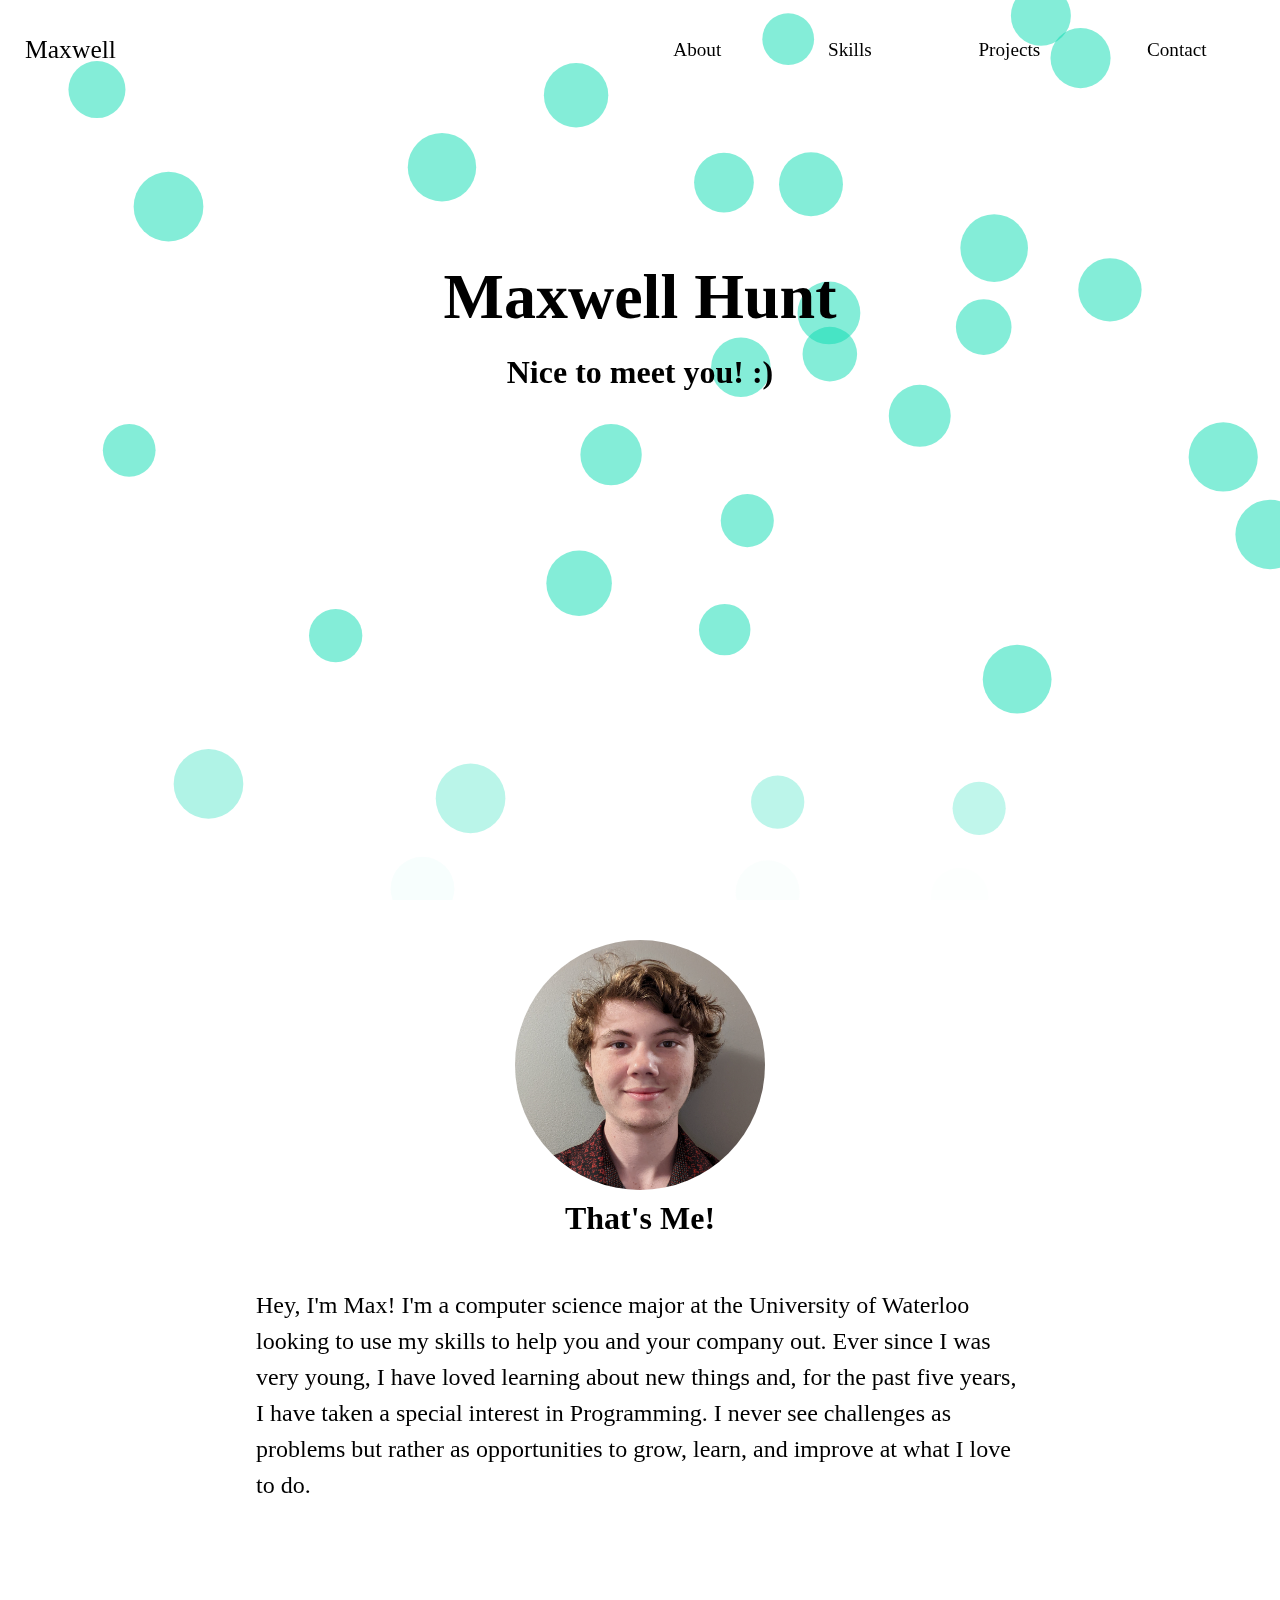
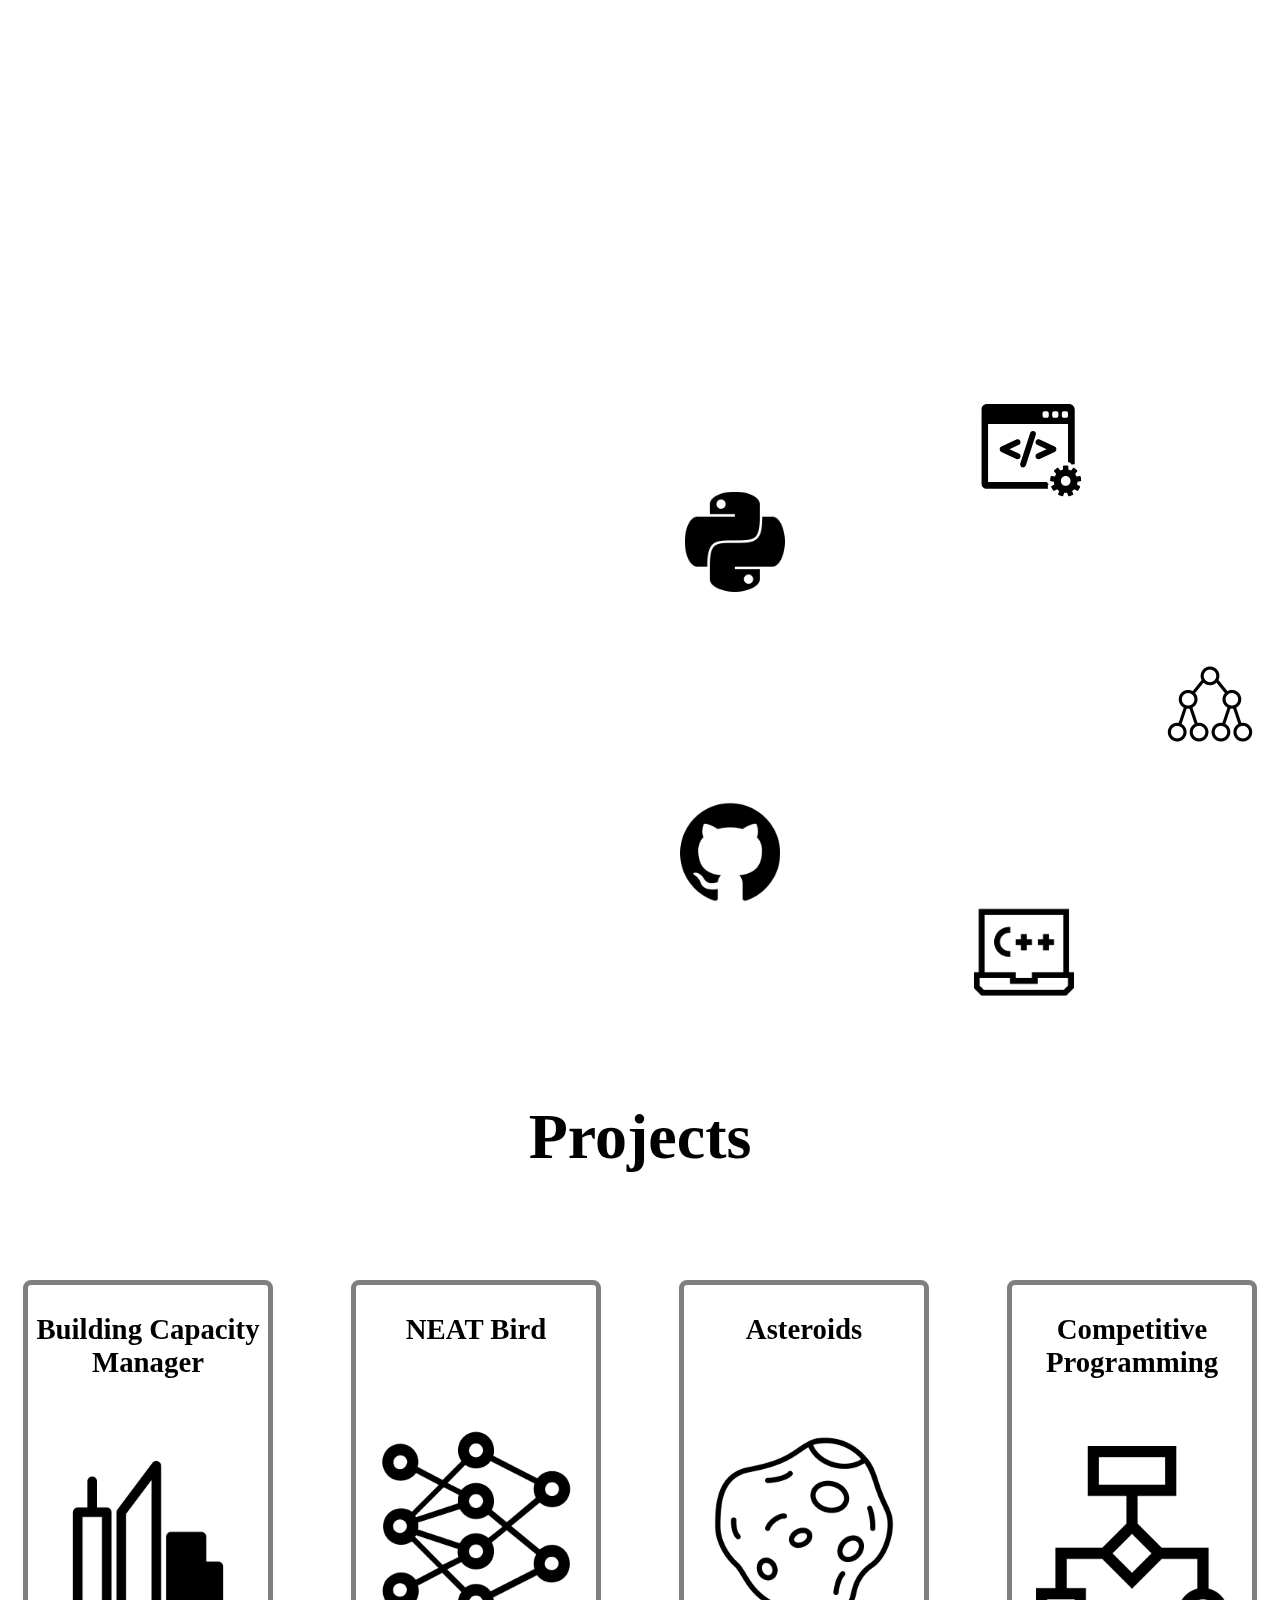
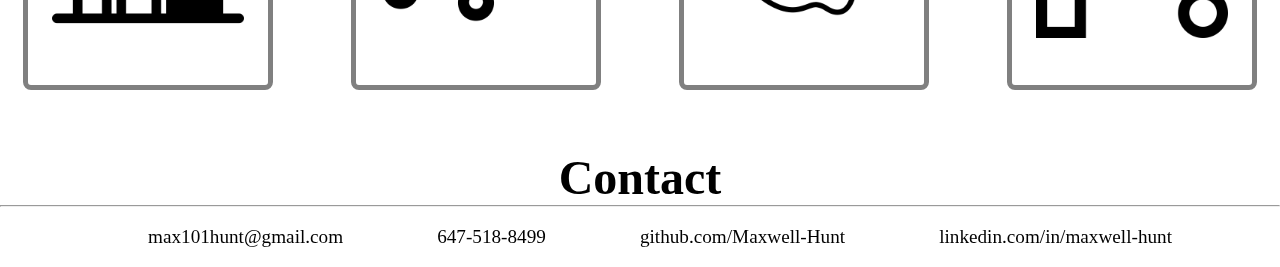
==== index.html @ 35d6de7d "Initial commit" ====
<html lang="en">
<head>
    <meta name="viewport" content="width=device-width, initial-scale=1.0">
    <link rel="stylesheet" href="styles.css"></link>
    <title>Maxwell Hunt</title>
</head>
<body>
    <div id="front__page">
        <canvas id="title__canvas"></canvas>
        <nav>
            <div id="navbar__container">
                <div id="home__link__container">
                    <a href="/" id="home__link">Maxwell</a>
                </div>

                <ul id="mobile__menu">
                    <li class="mobile__menu__item"><a class="mobile__menu__link" href="#about__section">About</a></li>
                    <li class="mobile__menu__item"><a class="mobile__menu__link" href="#skills__section">Skills</a></li>
                    <li class="mobile__menu__item"><a class="mobile__menu__link" href="#projects__section">Projects</a></li>
                    <li class="mobile__menu__item"><a class="mobile__menu__link" href="#contact__section">Contact</a></li>
                </ul>
                
                <div id="toggle__container">
                    <a id="toggle__button">
                        <span class="bar"></span>
                        <span class="bar"></span>
                        <span class="bar"></span>
                    </a>
                </div>

                <ul id="navbar__links">
                    <li class="navbar__item"><a class="navbar__link" href="#about__section">About</a></li>
                    <li class="navbar__item"><a class="navbar__link" href="#skills__section">Skills</a></li>
                    <li class="navbar__item"><a class="navbar__link" href="#projects__section">Projects</a></li>
                    <li class="navbar__item"><a class="navbar__link" href="#contact__section">Contact</a></li>
                </ul>
                
            </div>
        </nav>

        <div id="main__title__container">
            <div id="main__title__text">
                <h1 id="name__text">Maxwell Hunt</h1>
                <h3 id="subtitle">Nice to meet you! :)</h3>
            </div>
            
        </div>
    </div>

    <div id="about__section">
        <div id="about__title">
            <img id="profile__photo" src="my_photo.jpg">
            <h1 id="profile__subtitle">That's Me!</h1>
        </div>
        <p id="about__paragraph">
            Hey, I'm Max! I'm a computer science major at the University of Waterloo looking to use my skills
            to help you and your company out. Ever since I was very young, I have loved learning about new things
            and, for the past five years, I have taken a special interest in Programming. I never see challenges as
            problems but rather as opportunities to grow, learn, and improve at what I love to do. 
        </p>
    </div>

    <div id="skills__section">
        <div id="skills__area">
            <h1 id="skills__title" class="hidden">Skills</h1>
            <ul id="skills__list">
                
                <li class="hidden">Web Development
                    <ul>
                        <li>HTML, CSS & Javascript</li>
                        <li>React & Nextjs</li>
                        <li>Firebase</li>
                    </ul>
                </li>
                <li class="hidden">C++
                    <ul>
                        <li>Object Oriented Programming</li>
                        <li>Pointers</li>
                    </ul>
                </li>
                <li class="hidden">Python
                    <ul>
                        <li>Pygame</li>
                        <li>Sockets</li>
                        <li>Discord API</li>
                    </ul>
                </li>
                <li class="hidden">Data Structures &
                    Algorithms
                    <ul>
                        <li>Over 250 problems solved on Leetcode</li>
                    </ul>
                </li>
            </ul>
        </div>
        <div id="skills__design">
            <canvas id="skills__canvas"></canvas>
        </div>
    </div>
    <div id="projects__section">
        <h1 id="projects__title">Projects</h1>
        <div id="card__grid">
            <a href="https://github.com/alexkmnsky/building-capacity-manager" target="_blank" class="card">
                <h2>Building Capacity Manager</h2>
                <img src="/icons/city.png">
            </a>
            <a href="https://github.com/Maxwell-Hunt/Flappy-bird-Neat" target="_blank" class="card">
                <h2>NEAT Bird</h2>
                <img src="/icons/neuralnet.png">
            </a>
            <a href="https://github.com/Maxwell-Hunt/Asteroids-Clone" target="_blank" class="card">
                <h2>Asteroids</h2>
                <img src="/icons/asteroid.png">
            </a>
            <a href="https://github.com/Maxwell-Hunt/Canadian-Computing-Competition-CCC-Solutions" target="_blank" class="card">
                <h2>Competitive Programming</h2>
                <img src="/icons/algo.png">
            </a>
        </div>
    </div>
    <div id="contact__section">
        <h1 id="contact__title">Contact</h1>
        <hr/>
        <div id="contact__container">
            <ul id="contact__info">
                <li><a>max101hunt@gmail.com</a></li>
                <li><a>647-518-8499</a></li>
                <li><a href="https://github.com/Maxwell-Hunt">github.com/Maxwell-Hunt</a></li>
                <li><a href="https://www.linkedin.com/in/maxwell-hunt/">linkedin.com/in/maxwell-hunt</a></li>
            </ul>
        </div>
    </div>
</body>
<script src="landingcanvas.js"></script>
<script src="togglecontroler.js"></script>
<script src="skills.js"></script>
<script src="scroll.js"></script>
</html>
---- styles.css ----
*
{
    margin: 0;
}

:root
{
    --card-width: 240px;
    --card-height: 400px;
}

html
{
    scroll-behavior: smooth;
}

body
{
    overflow-x: hidden;
    position: relative;
}

#front__page
{
    width: 100vw;
    height: 100vh;
    padding: 0;
}

#navbar__container
{
    display: flex;
    justify-content: space-between;
    height: 100px;
    align-items: center;
}

#home__link__container
{
    padding-left: 25px;
    display: flex;
    height: 100%;
    justify-content: center;
    align-items: center;
}

#home__link
{
    color: #000;
    font-size: 1.6rem;
    cursor: pointer;
    text-decoration: none;
}

#navbar__links
{
    display: flex;
    list-style: none;
    height: 100%;
    align-items: center;
    width: 50%;
    justify-content: space-around;
    padding-right: 20px;
}

.navbar__link
{
    text-decoration: none;
    position: relative;
    font-size: 1.2rem;
    color: #000;
    cursor: pointer;
}

.navbar__link:after
{
    content: "";
    position: absolute;
    bottom: -5px;
    left: 0;
    background-color: #ed7e5c;
    width: 0;
    height: 2px;
    transition: 0.2s;
}

.navbar__link:hover{
    transform: scale(1.2);
    -ms-transform: scale(1.2);
    -webkit-transform: scale(1.2);
    color: #ed7e5c;
    transition: 0.2s;
}

.navbar__link:hover:after
{
    width: 100%;
}

#toggle__container
{
    display: none;
    background-color: #ed7e5c;
    width: 60px;
    height: 60px;
    justify-content: center;
    align-items: center;
    border-radius: 50%;
    margin-right: 5%;
    transition: transform 0.8s ease-in-out;
    z-index: 2;
}

#toggle__button
{
    display: none;
    flex-direction: column;
    justify-content: space-between;
    width: 30px;
    height: 30px;
    cursor: pointer;
    transition: transform 1s ease-in-out;
}

#toggle__container.open
{
    transform: scale(16);
}

#toggle__button.open
{
    transform: scale(calc(1/16));
}

.bar
{
    height: 3px;
    width: 100%;
    background-color: black;
    border-radius: 10px;
}

#mobile__menu
{
    opacity: 0;
    display: flex;
    z-index: 3;
    flex-direction: column;
    list-style: none;
    justify-content: space-around;
    height: 400%;
    transform: translateY(-100%);
    transition-property: opacity;
    transition-duration: 1.5s;
    transition-delay: 500ms;
}

.mobile__menu__link
{
    text-decoration: none;
    font-size: 1.6rem;
    color: #000;
}

#main__title__container
{
    width: 100%;
    height: 50%;
    display: flex;
    position: relative;
    justify-content: center;
    align-items: center;
}

#main__title__text
{
    display: flex;
    padding: 30px 30px;
    border-radius: 20px;
    flex-direction: column;
    align-items: center;
}

#name__text
{
    font-size: 4rem;
    text-align: center;
    margin-bottom: 20px;
}

#subtitle
{
    font-size: 2rem;
    text-align: center;
}

#title__canvas
{
    position: absolute;
    z-index: -1;
    top: 0;
    left: 0;
}

#about__section
{
    width: 100vw;
    min-height: 100vh;
    background-color: white;
    display: flex;
    flex-direction: column;
    align-items: center;
}

#about__title
{
    width: 100%;
    height: 45%;
    display: flex;
    flex-direction: column;
    justify-content: space-around;
    align-items: center;
}

#profile__photo
{
    margin-top: 40px;
    width: 250px;
    height: 250px;
    border-radius: 50%;
}

#profile__subtitle
{
    margin-top: 10px;
    font-size: 2rem;
}

#about__paragraph
{
    margin-top: 50px;
    height: 55%;
    width: 60%;
    font-size: 1.5rem;
    line-height: 1.5;
    padding-bottom: 10px;
}

#skills__section
{
    width: 100vw;
    min-height: 100vh;
    background-color: white;
    display: flex;
}

#skills__area
{
    width: 40%;
    height: 100%;
    display: flex;
    flex-direction: column;
    align-items: flex-start;
    align-items: center;
}

#skills__title
{
    font-size: 5rem;
    letter-spacing: 1.5;
    margin-top: 5%;
}

#skills__list
{
    height: 60%;
    display: flex;
    flex-direction: column;
    align-items: flex-start;
    padding: 0;
}

#skills__list li
{
    font-size: 2rem;
    margin: 10px;
    margin-left: 30px;
    font-weight: bold;
    /* list-style: none; */
    /* text-align: center; */
}

#skills__list li ul
{
    list-style: none;
    padding: 0;
}

#skills__list li ul li
{
    font-weight: normal;
    font-size: 1.5rem;
}

.hidden
{
    opacity: 0;
    transform: translateX(-100%);
    transition: all 1s;
}

.show
{
    opacity: 1;
    transform: translateX(0);
}

#skills__list:nth-child(1)
{
    transition-delay: 200ms;
}

#skills__list:nth-child(2)
{
    transition-delay: 400ms;
}

#skills__list:nth-child(3)
{
    transition-delay: 600ms;
}

#skills__list:nth-child(4)
{
    transition-delay: 800ms;
}

#skills__design
{
    width: 60%;
    height: 100%;
}

#projects__title
{
    font-size: 4rem;
    margin: auto;
    text-align:center;
    height: 20vh;
}


#card__grid
{
    display: grid;
    width: 100vw;
    grid-template-columns: repeat(auto-fit, minmax(var(--card-width), 1fr));
    grid-auto-rows: minmax(var(--card-height), auto);
    grid-gap: 2rem;
    justify-content: center;
    align-items: center;
    justify-items: center;
    align-items: center;
    margin-bottom: 30px;
}

.card
{
    display: flex;
    flex-direction: column;
    background-color: white;
    border: 5px solid grey;
    border-radius: 0.5em;
    width: var(--card-width);
    height: var(--card-height);
    text-decoration: none;
    transition: all 0.2s linear;
    justify-content: space-around;
    margin-bottom: 30px;
}

.card:hover
{
    transform: translateY(-15px);
    background-color: rgba(9, 219, 177, 0.4);
}

.card h2
{
    color: black;
    text-align: center;
    margin-top: 0.5rem;
    font-size: 1.8rem;
    padding-top: 20px;
}

.card img
{
    padding-top: 20px;
    width: calc(var(--card-width) * 0.8);
    height: calc(var(--card-width) * 0.8);
    margin: auto;
}

#contact__title
{
    text-align: center;
    font-size: 3rem;
}

#contact__container
{
    padding: 1.2rem 0rem;
    display: flex;
    justify-content: center;
}

#contact__info
{
    display: flex;
    width: 80%;
    justify-content: space-between;
    list-style: none;
}

#contact__info li a
{
    list-style: none;
    font-size: 1.2rem;
    color: black;
    text-decoration: none;
}

@media(max-width: 800px)
{
    #skills__area
    {
        width: 100%;
    }

    #skills__list
    {
        align-items: center;
    }

    #skills__list li
    {
        list-style: none;
        text-align: center;
    }
    
    #skills__design
    {
        display: none;
    }
}

@media(max-width: 600px)
{

    #toggle__container
    {
        display: flex;
    }

    #toggle__button
    {
        display: flex;
        z-index: 3;
    }

    #mobile__menu.open
    {
        opacity: 1;
        transform: translateY(40%);
    }

    #navbar__links{
        display: none;
    }

    #about__paragraph
    {
        width: 90%;
    }
}
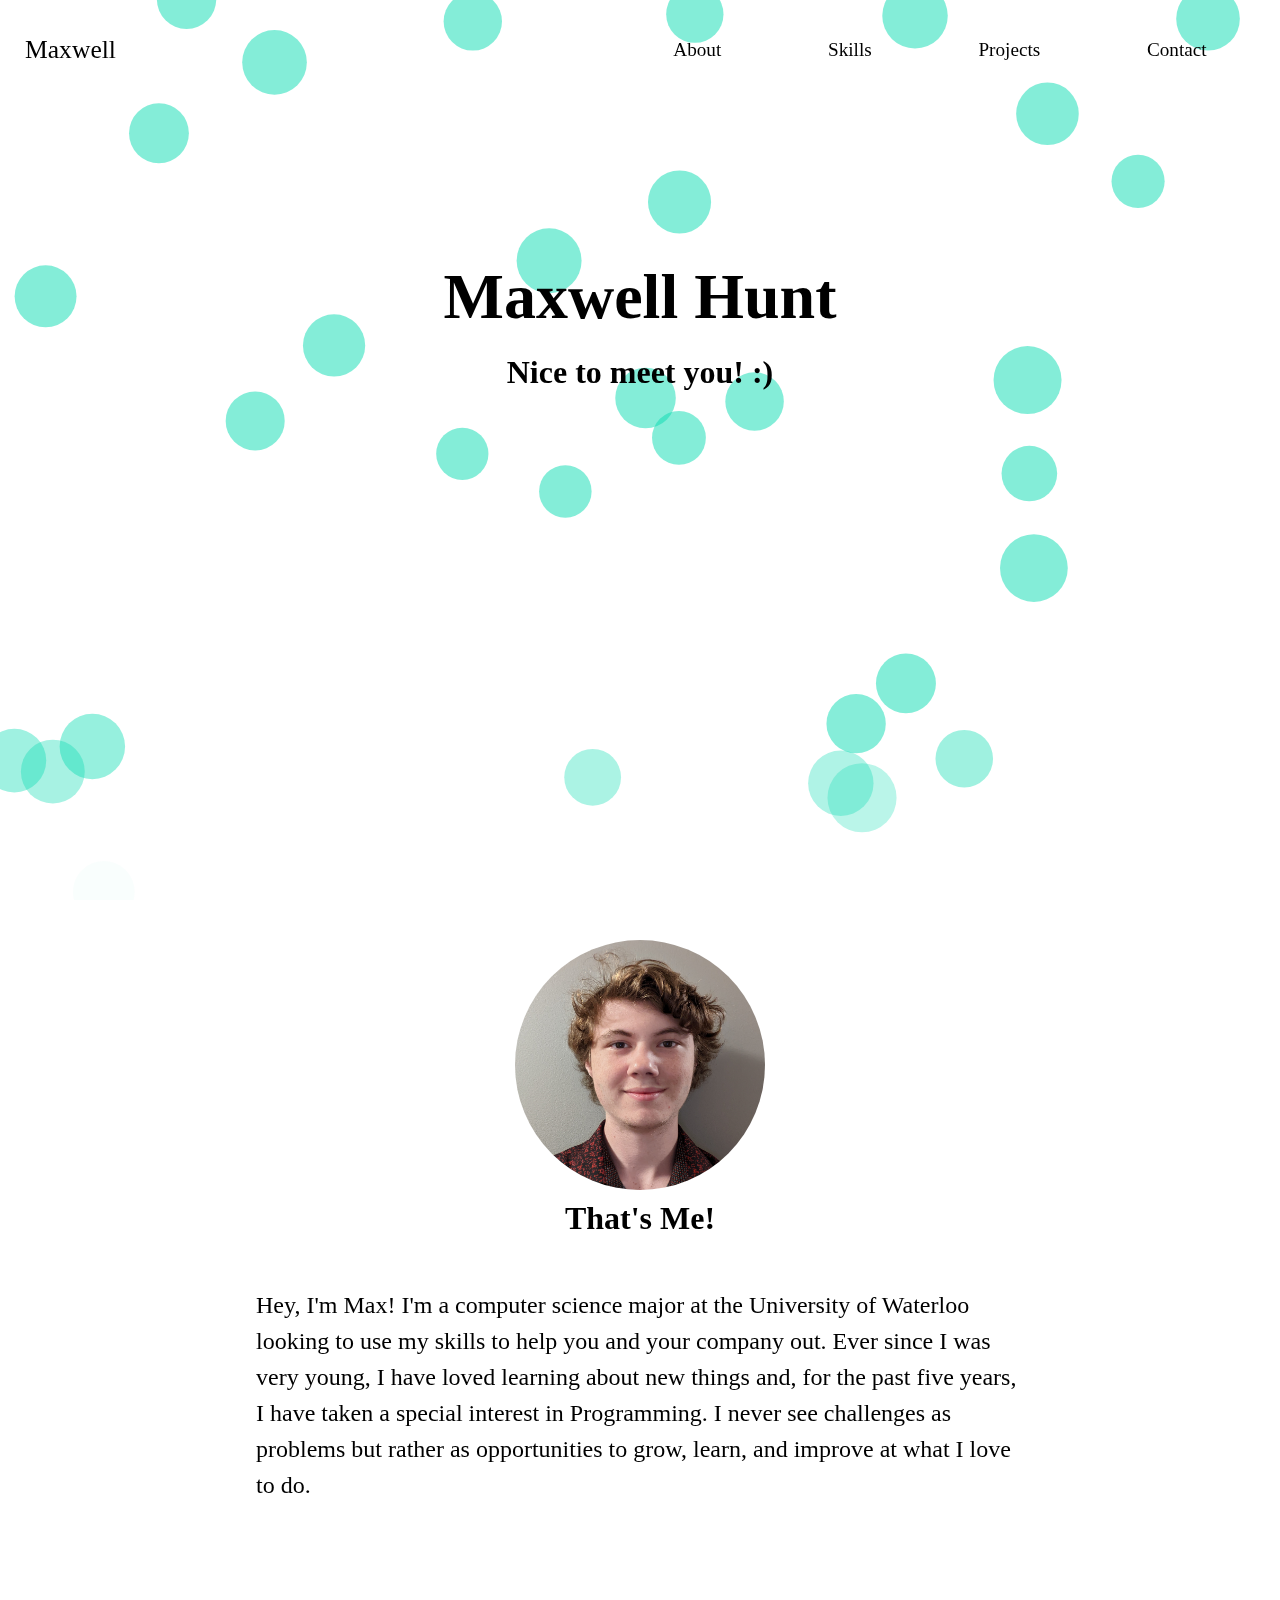
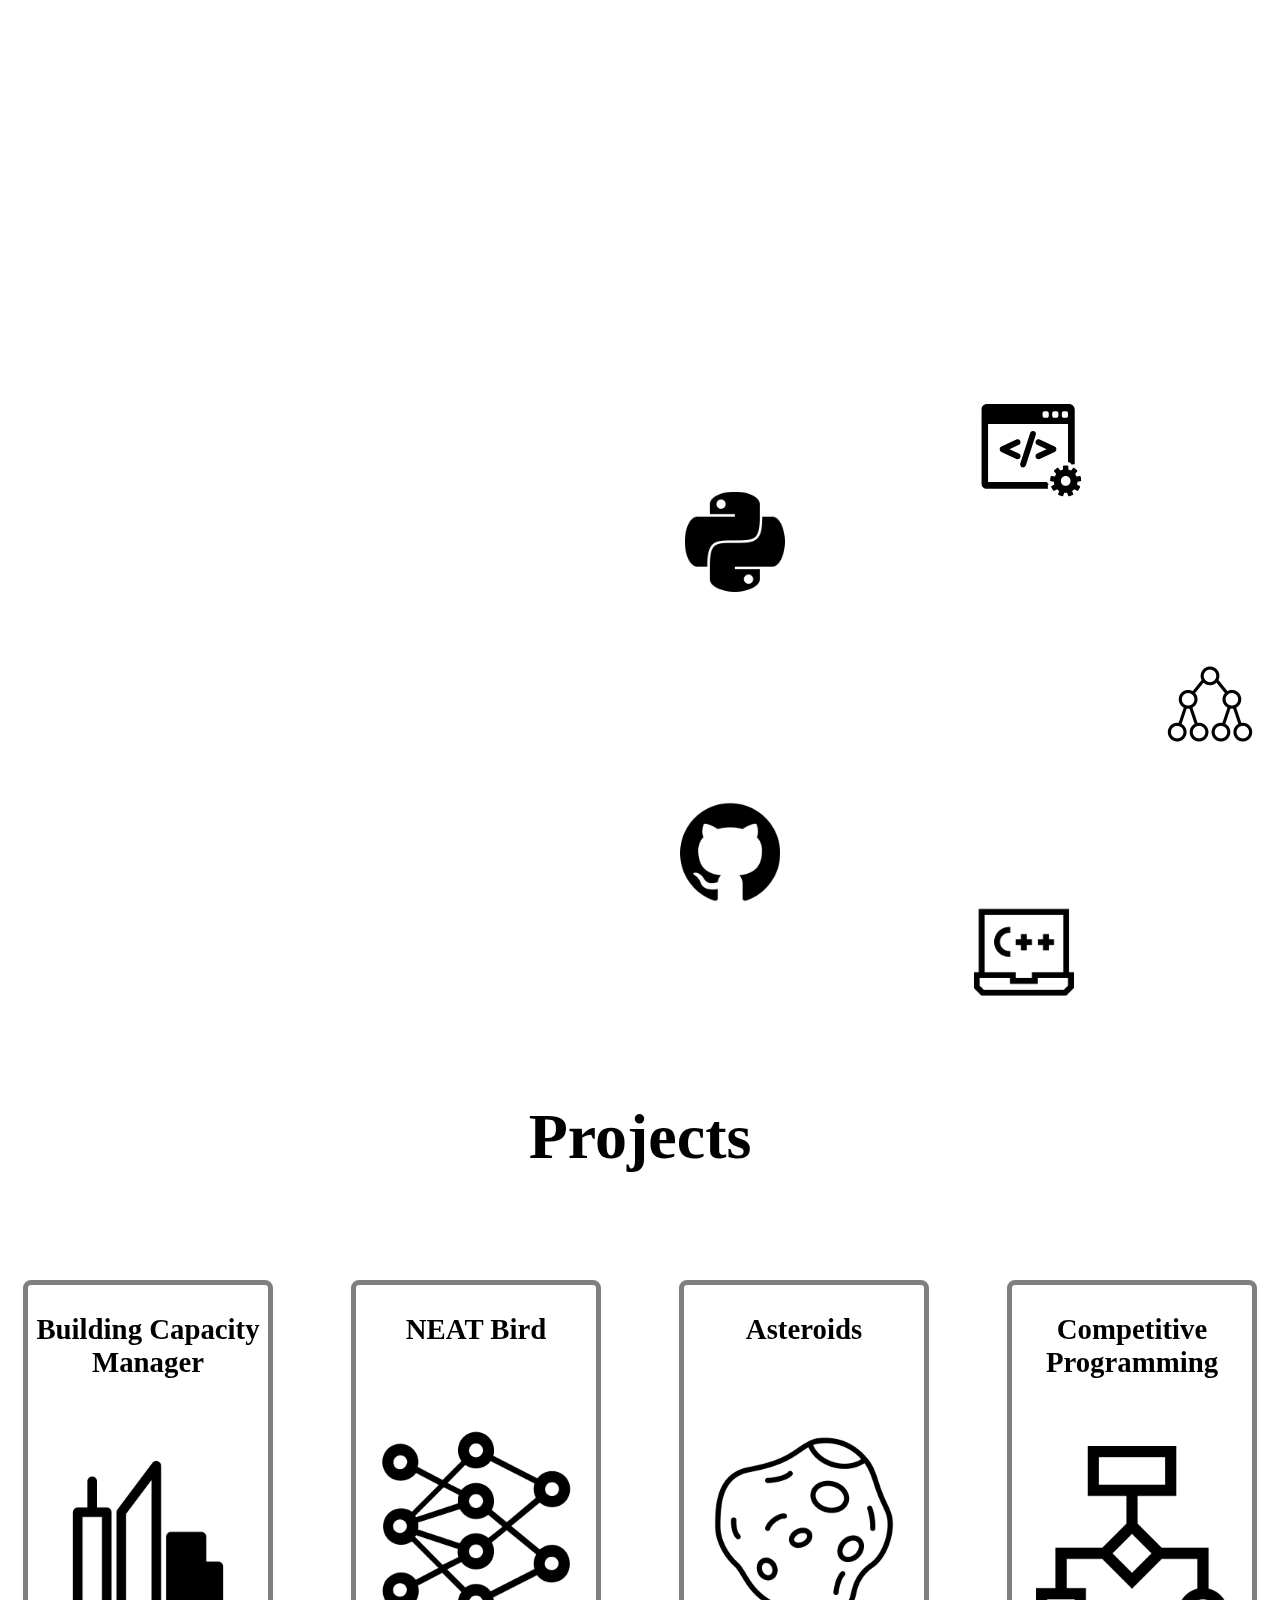
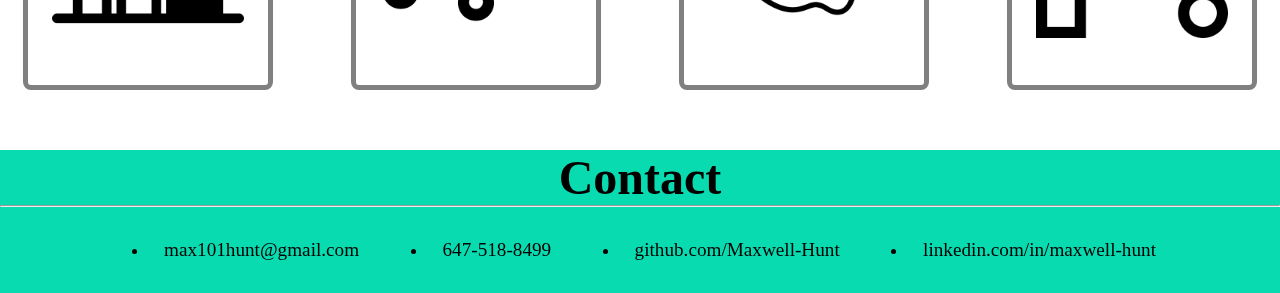
==== commit a429ee3b: "Added Contact section" ====
--- a/index.html
+++ b/index.html
@@ -65,24 +65,20 @@
             <h1 id="skills__title" class="hidden">Skills</h1>
             <ul id="skills__list">
                 
-                <li class="hidden">Web Development
+                <li class="hidden">Languages
                     <ul>
-                        <li>HTML, CSS & Javascript</li>
-                        <li>React & Nextjs</li>
-                        <li>Firebase</li>
+                        <li>Python3</li>
+                        <li>C++</li>
+                        <li>HTML, CSS, Javascript</li>
                     </ul>
                 </li>
-                <li class="hidden">C++
+                <li class="hidden">Technologies
                     <ul>
                         <li>Object Oriented Programming</li>
-                        <li>Pointers</li>
-                    </ul>
-                </li>
-                <li class="hidden">Python
-                    <ul>
-                        <li>Pygame</li>
-                        <li>Sockets</li>
-                        <li>Discord API</li>
+                        <li>NextJs</li>
+                        <li>Material UI</li>
+                        <li>Firebase</li>
+                        <li>Git & Github</li>
                     </ul>
                 </li>
                 <li class="hidden">Data Structures &
--- a/styles.css
+++ b/styles.css
@@ -402,6 +402,11 @@
     margin: auto;
 }
 
+#contact__section
+{
+    background-color: rgb(9, 219, 177);
+}
+
 #contact__title
 {
     text-align: center;
@@ -410,7 +415,7 @@
 
 #contact__container
 {
-    padding: 1.2rem 0rem;
+    padding: 2rem 0;
     display: flex;
     justify-content: center;
 }
@@ -420,12 +425,12 @@
     display: flex;
     width: 80%;
     justify-content: space-between;
-    list-style: none;
+    flex-wrap: wrap;
 }
 
 #contact__info li a
 {
-    list-style: none;
+    margin: 2rem 1rem;
     font-size: 1.2rem;
     color: black;
     text-decoration: none;
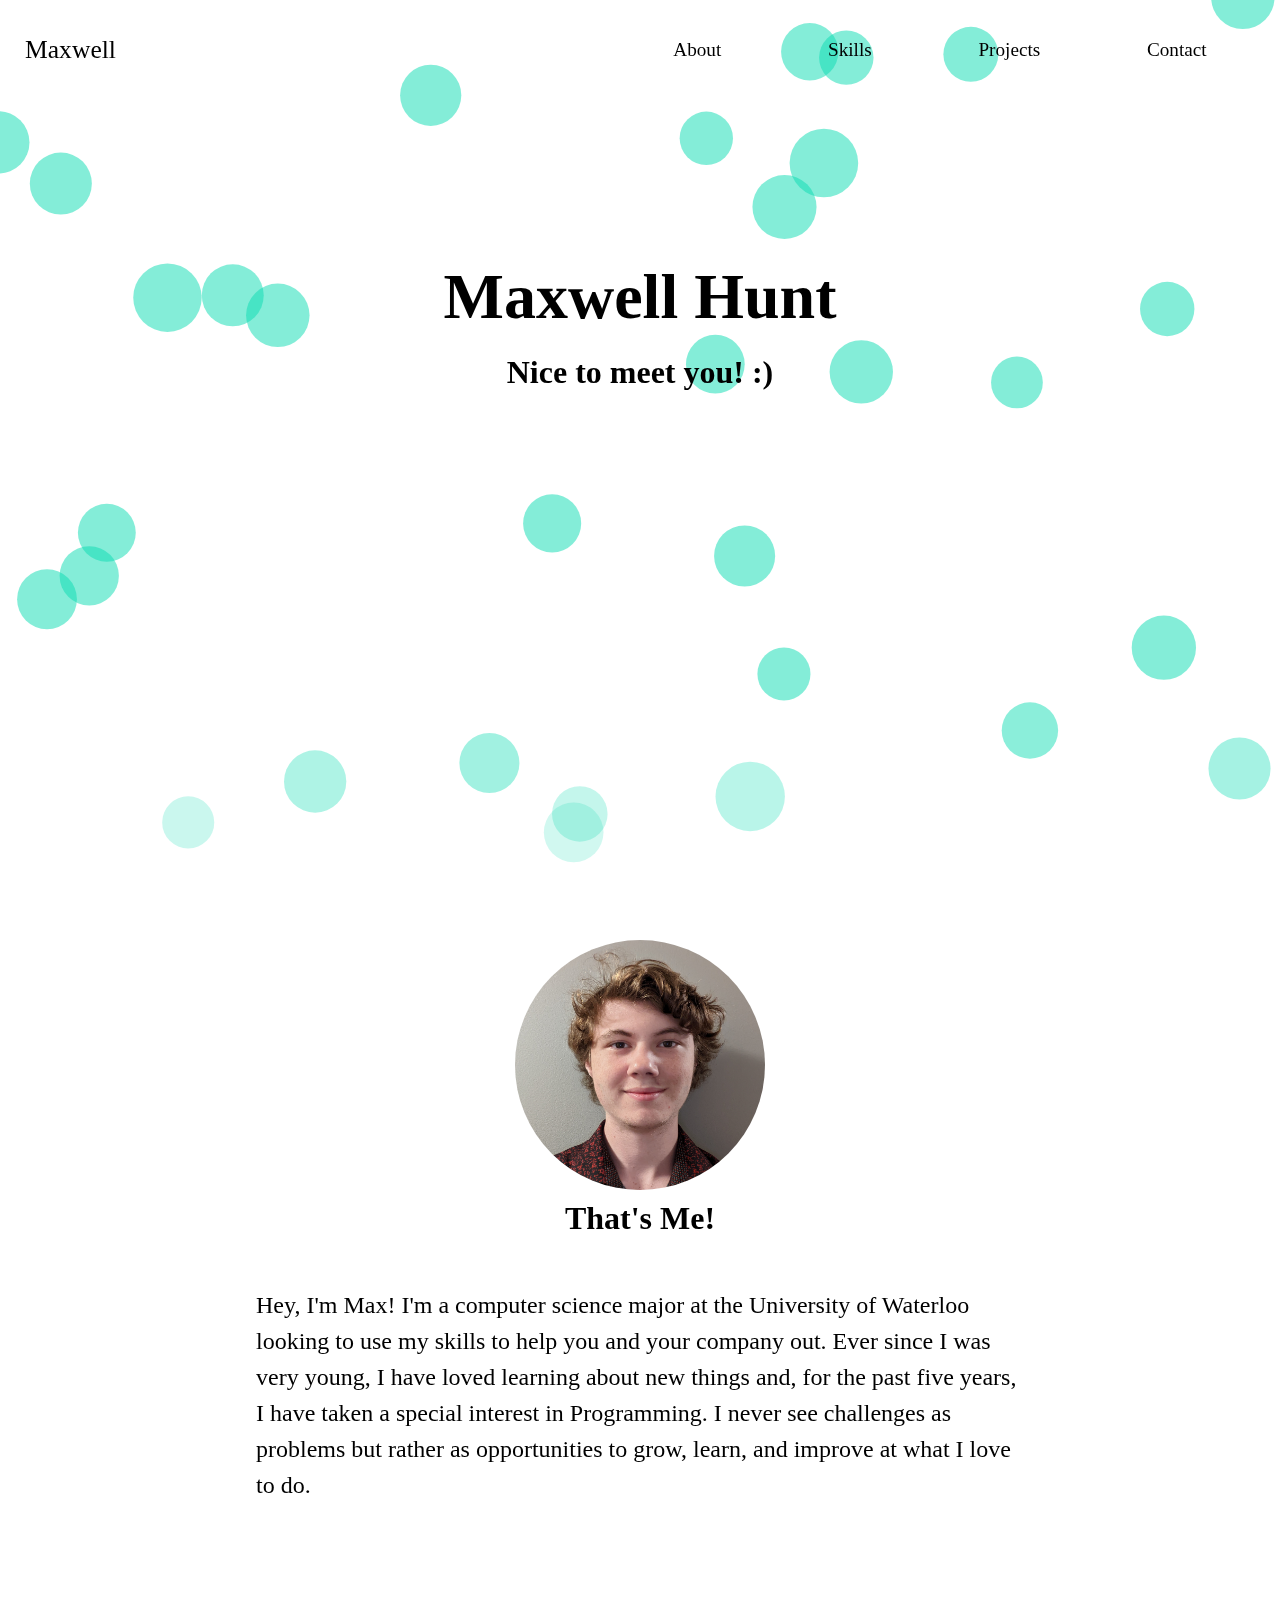
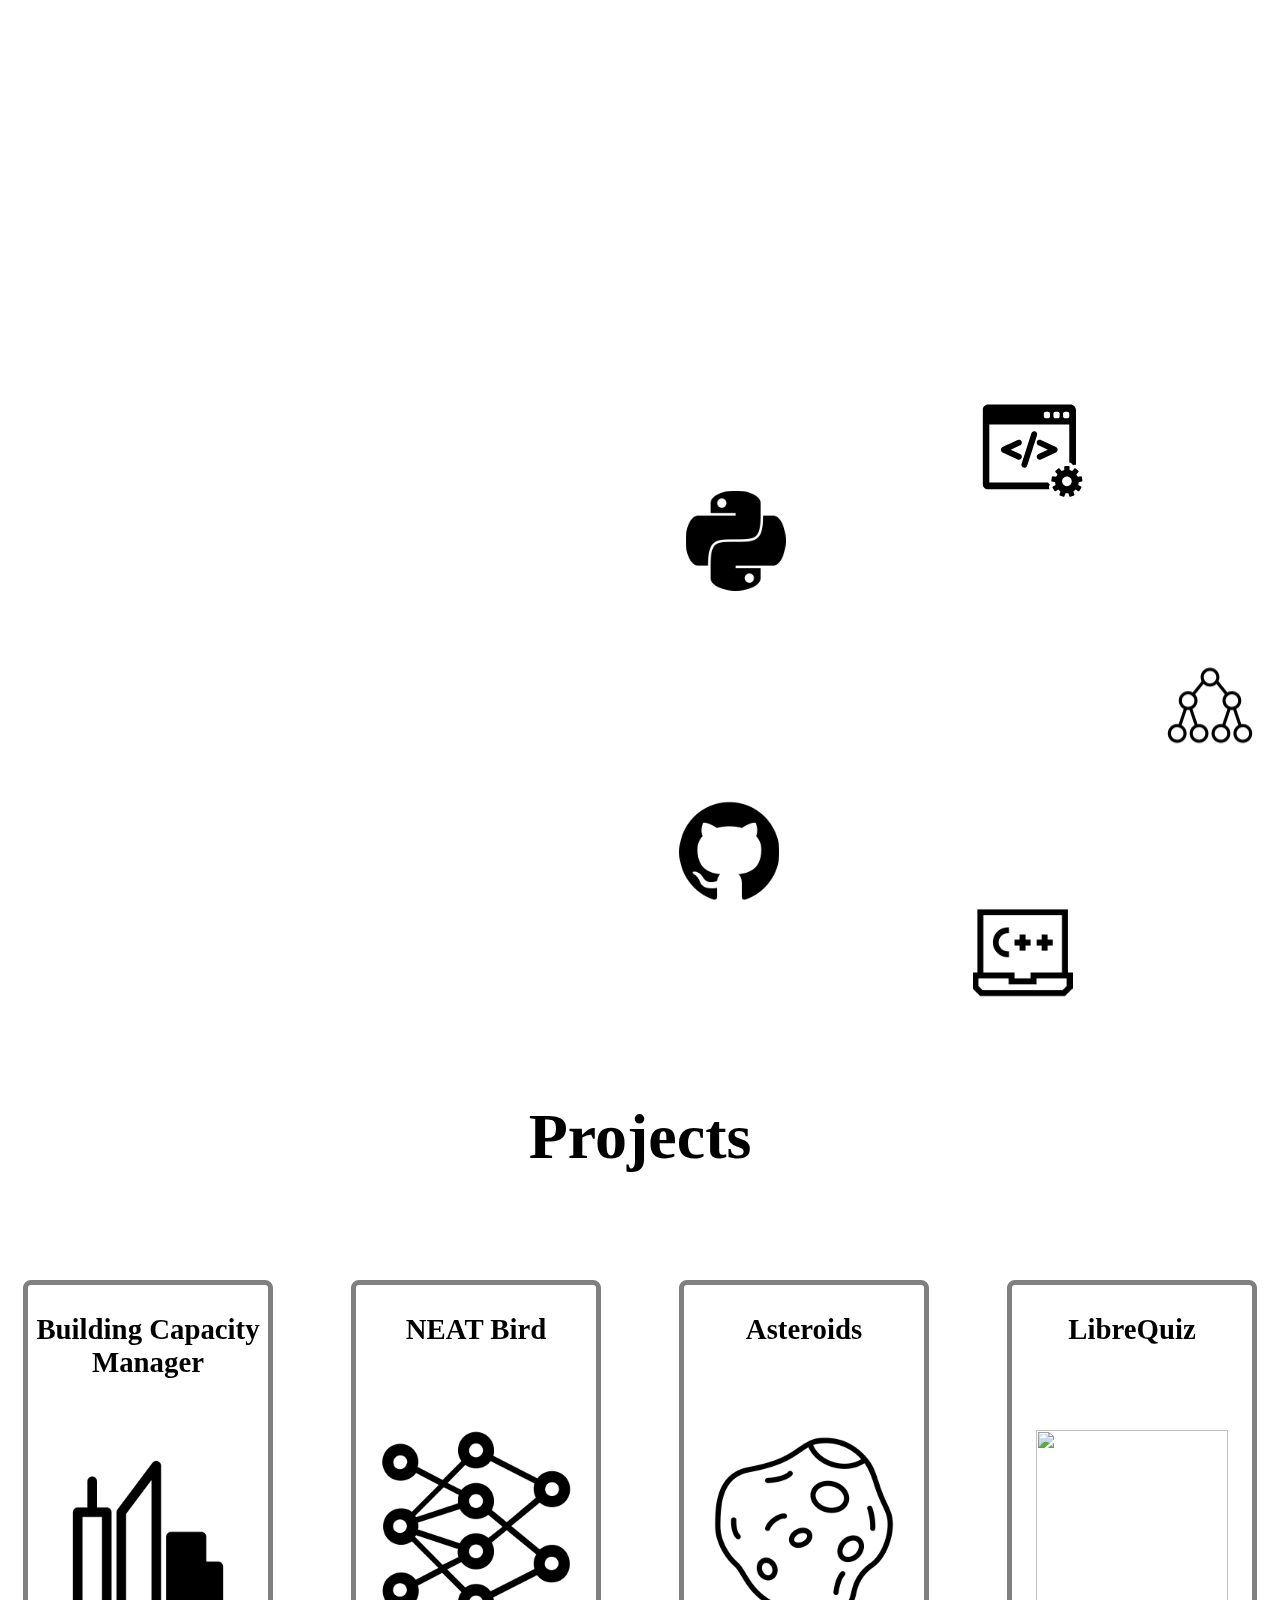
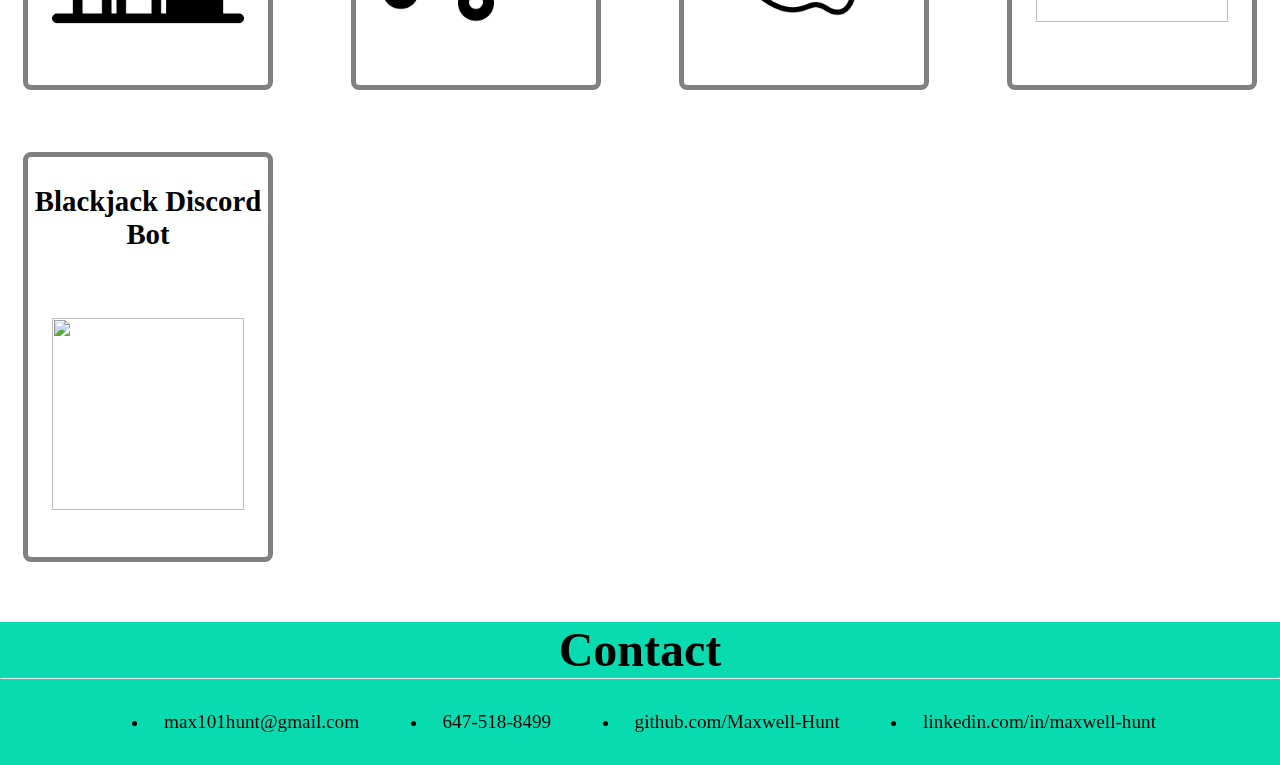
==== commit 65e5892c: "Updated Skills" ====
--- a/index.html
+++ b/index.html
@@ -67,24 +67,26 @@
                 
                 <li class="hidden">Languages
                     <ul>
+                        <li>HTML, CSS, Javascript</li>
                         <li>Python3</li>
-                        <li>C++</li>
-                        <li>HTML, CSS, Javascript</li>
+                        <li>Java</li>
+                        <li>C & C++</li>
                     </ul>
                 </li>
                 <li class="hidden">Technologies
                     <ul>
-                        <li>Object Oriented Programming</li>
                         <li>NextJs</li>
-                        <li>Material UI</li>
                         <li>Firebase</li>
+                        <li>Numpy</li>
+                        <li>Tensorflow</li>
                         <li>Git & Github</li>
                     </ul>
                 </li>
-                <li class="hidden">Data Structures &
-                    Algorithms
+                <li class="hidden">Important Skills
                     <ul>
-                        <li>Over 250 problems solved on Leetcode</li>
+                        <li>Data Structures and Algorithms</li>
+                        <li>Object Oriented Programming</li>
+                        <li>Functional Programming</li>
                     </ul>
                 </li>
             </ul>
@@ -96,7 +98,7 @@
     <div id="projects__section">
         <h1 id="projects__title">Projects</h1>
         <div id="card__grid">
-            <a href="https://github.com/alexkmnsky/building-capacity-manager" target="_blank" class="card">
+            <a href="https://devpost.com/software/building-capacity-manager" target="_blank" class="card">
                 <h2>Building Capacity Manager</h2>
                 <img src="/icons/city.png">
             </a>
@@ -108,9 +110,13 @@
                 <h2>Asteroids</h2>
                 <img src="/icons/asteroid.png">
             </a>
-            <a href="https://github.com/Maxwell-Hunt/Canadian-Computing-Competition-CCC-Solutions" target="_blank" class="card">
-                <h2>Competitive Programming</h2>
-                <img src="/icons/algo.png">
+            <a href="https://devpost.com/software/libre-quiz" target="_blank" class="card">
+                <h2>LibreQuiz</h2>
+                <img src="/icons/poll.png">
+            </a>
+            <a href="https://github.com/SSSCodingClub/BlackjackDiscordBot" target="_blanck" class="card">
+                <h2>Blackjack Discord Bot</h2>
+                <img src="/icons/cards.png">
             </a>
         </div>
     </div>
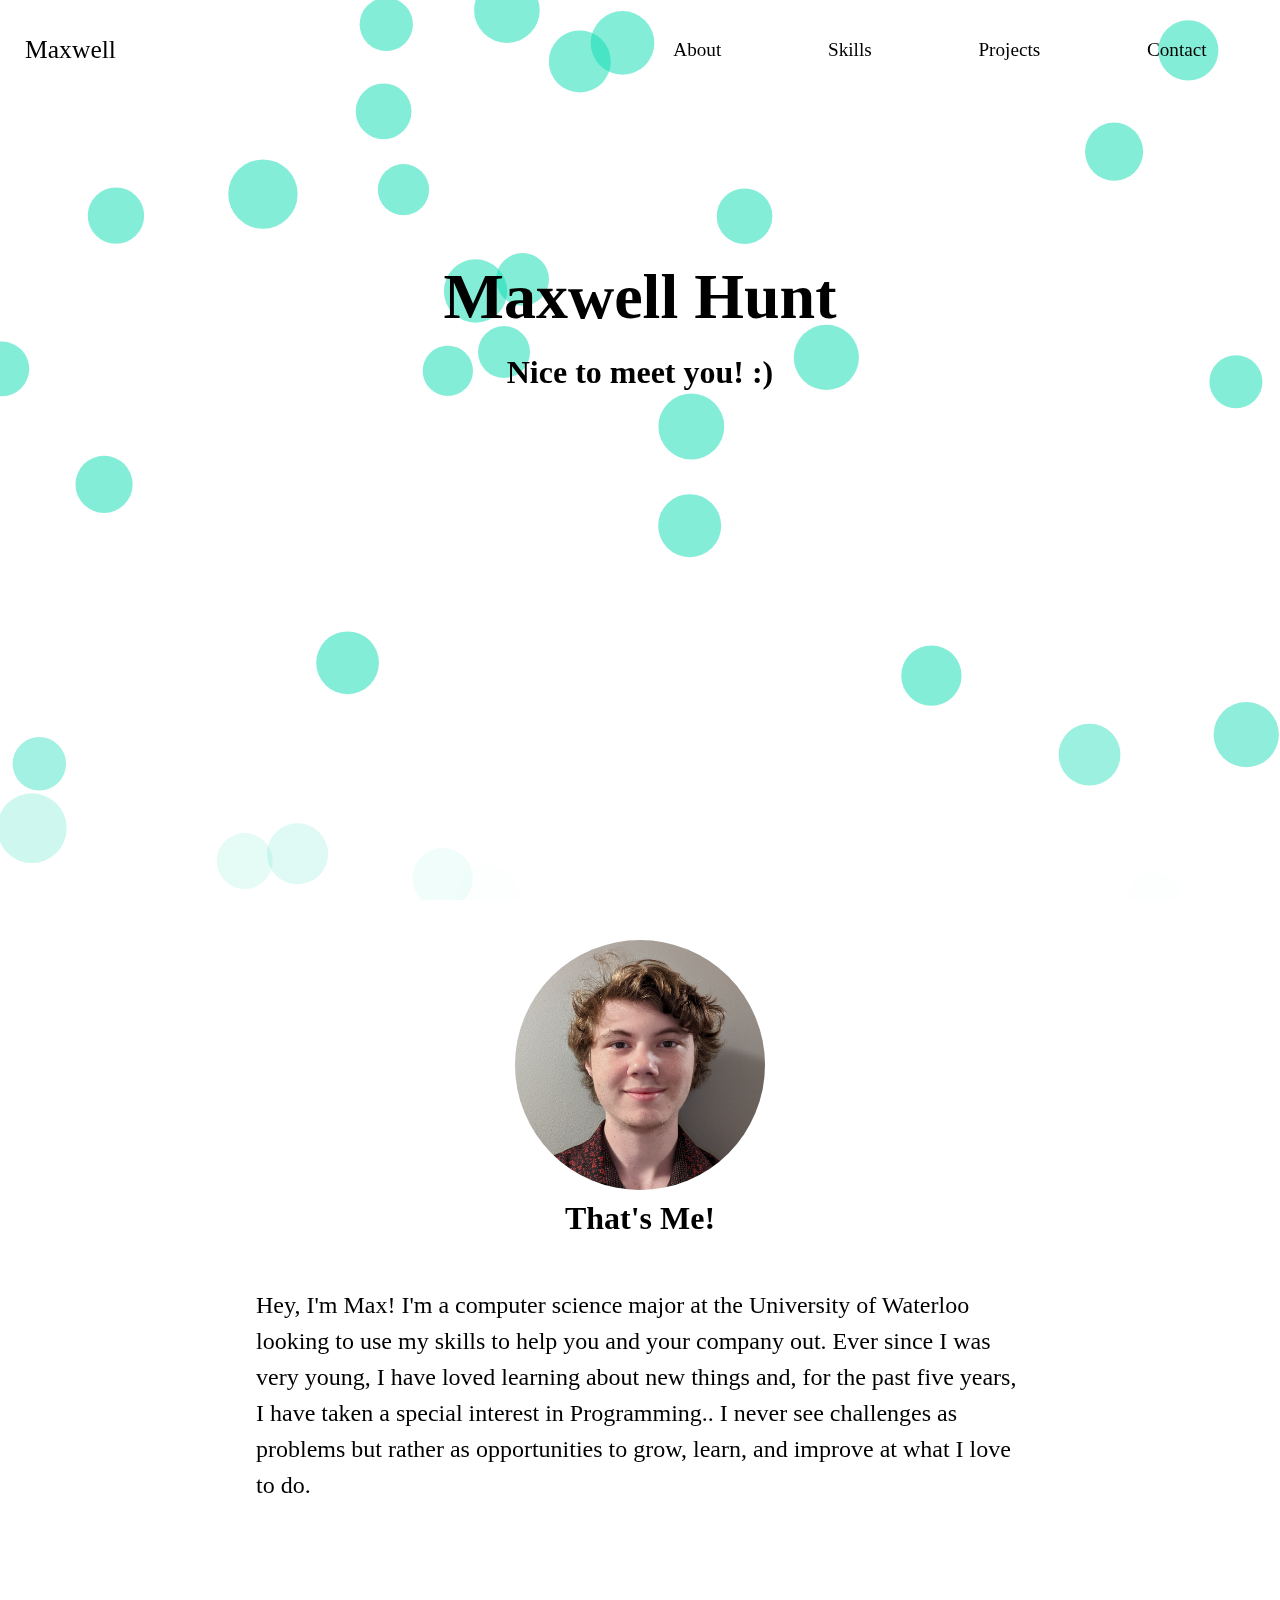
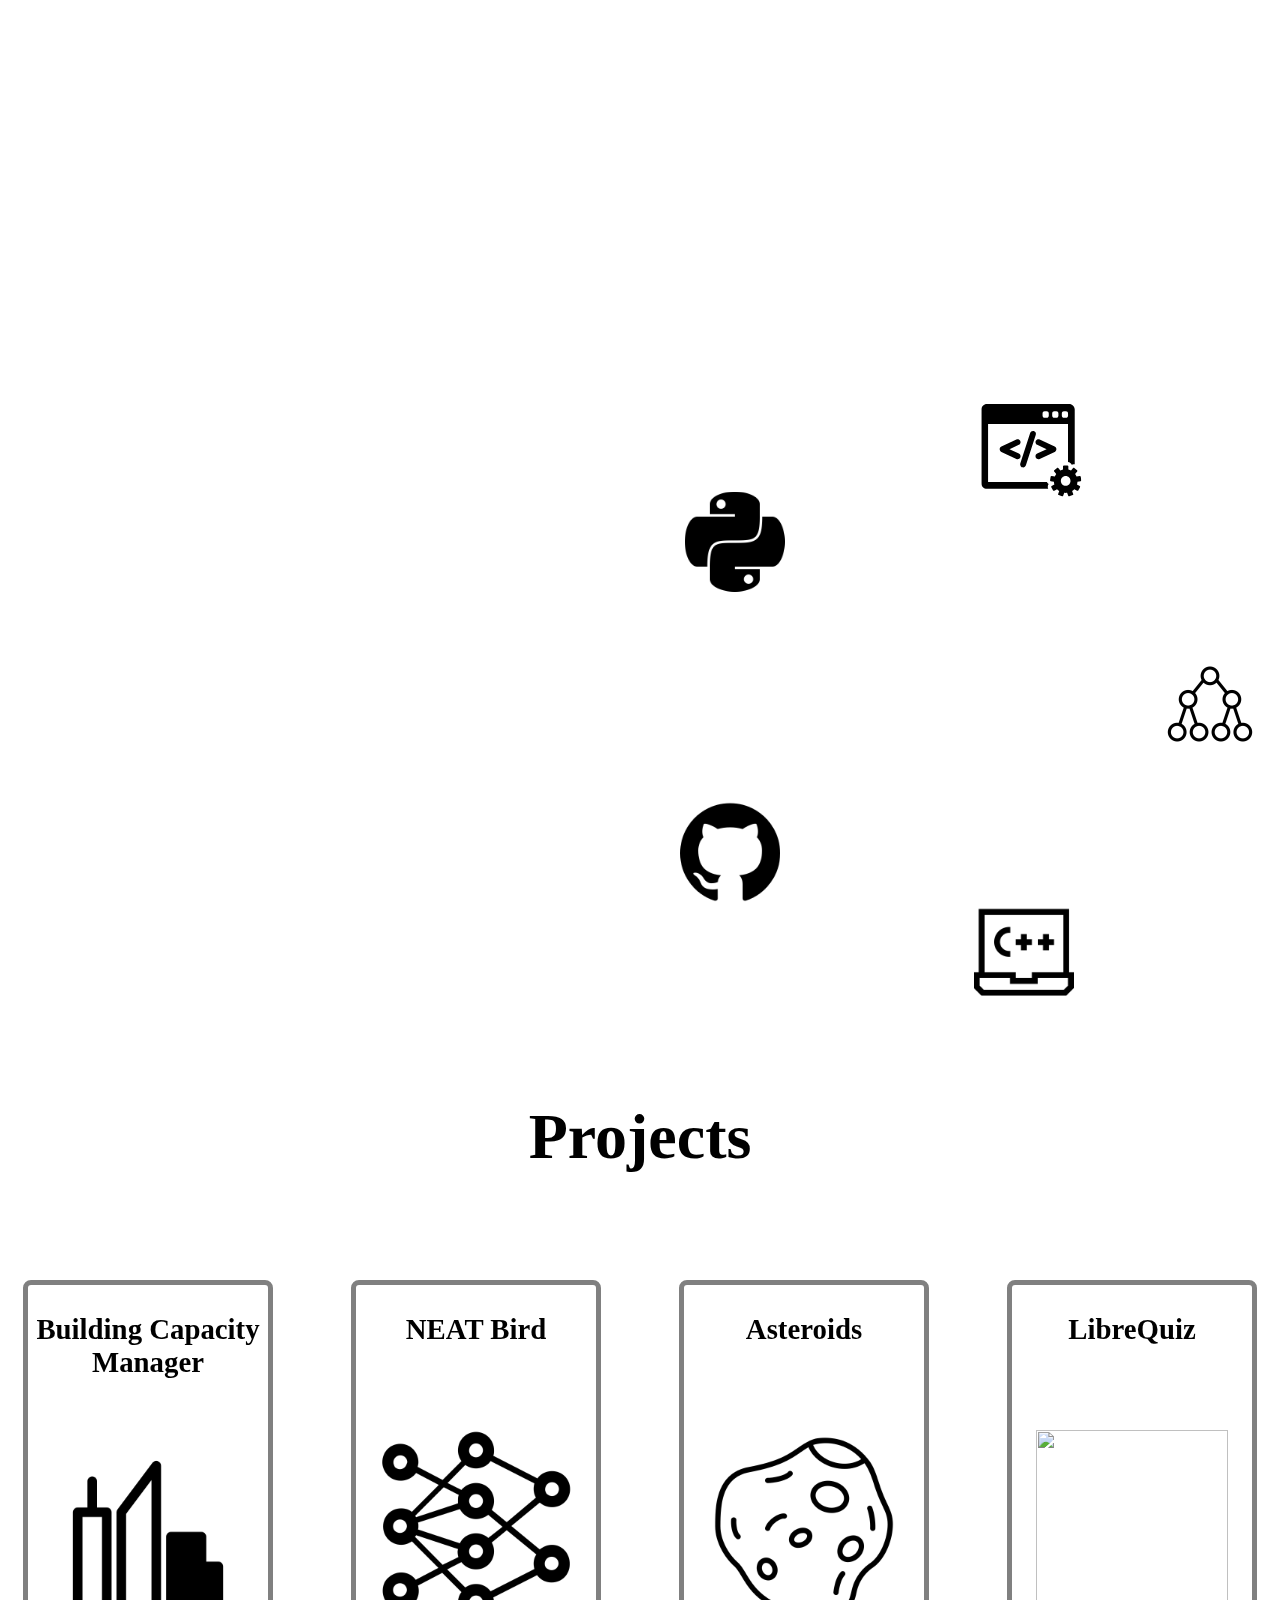
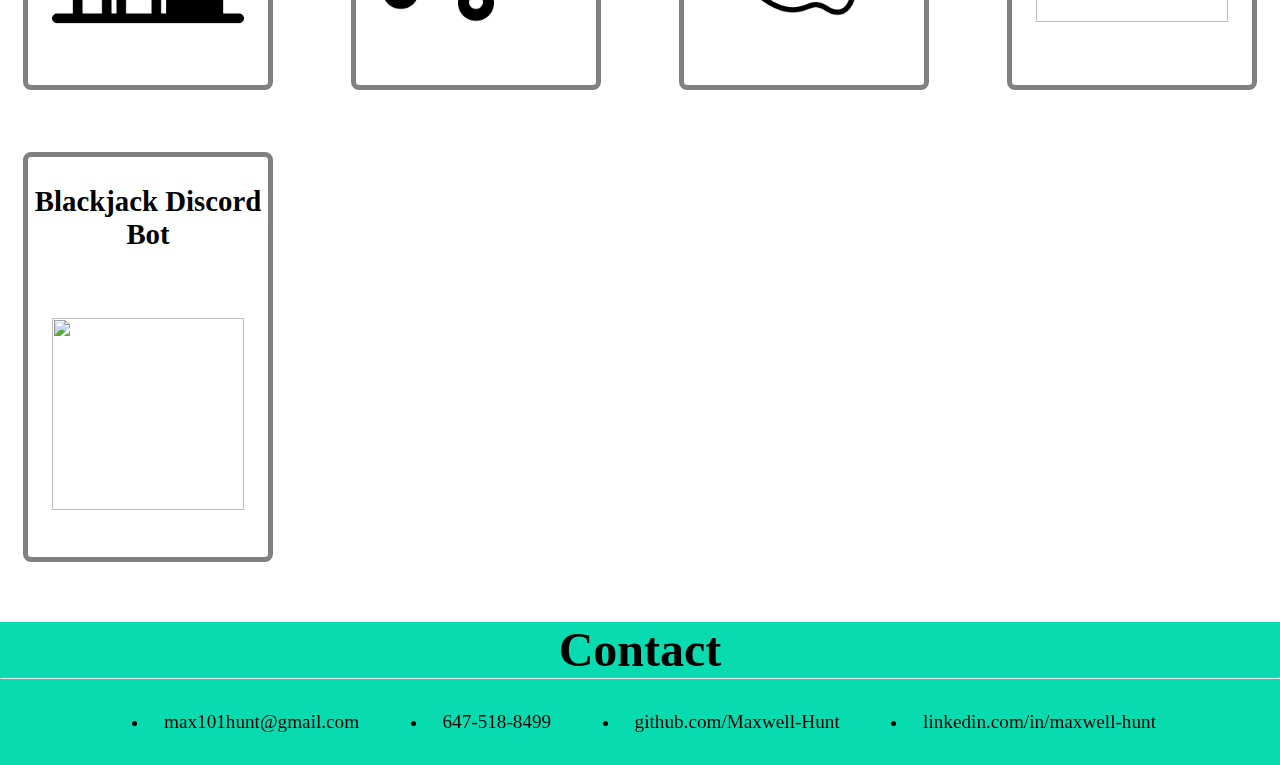
==== commit ad32375a: "tested something out" ====
--- a/index.html
+++ b/index.html
@@ -55,7 +55,7 @@
         <p id="about__paragraph">
             Hey, I'm Max! I'm a computer science major at the University of Waterloo looking to use my skills
             to help you and your company out. Ever since I was very young, I have loved learning about new things
-            and, for the past five years, I have taken a special interest in Programming. I never see challenges as
+            and, for the past five years, I have taken a special interest in Programming.. I never see challenges as
             problems but rather as opportunities to grow, learn, and improve at what I love to do. 
         </p>
     </div>
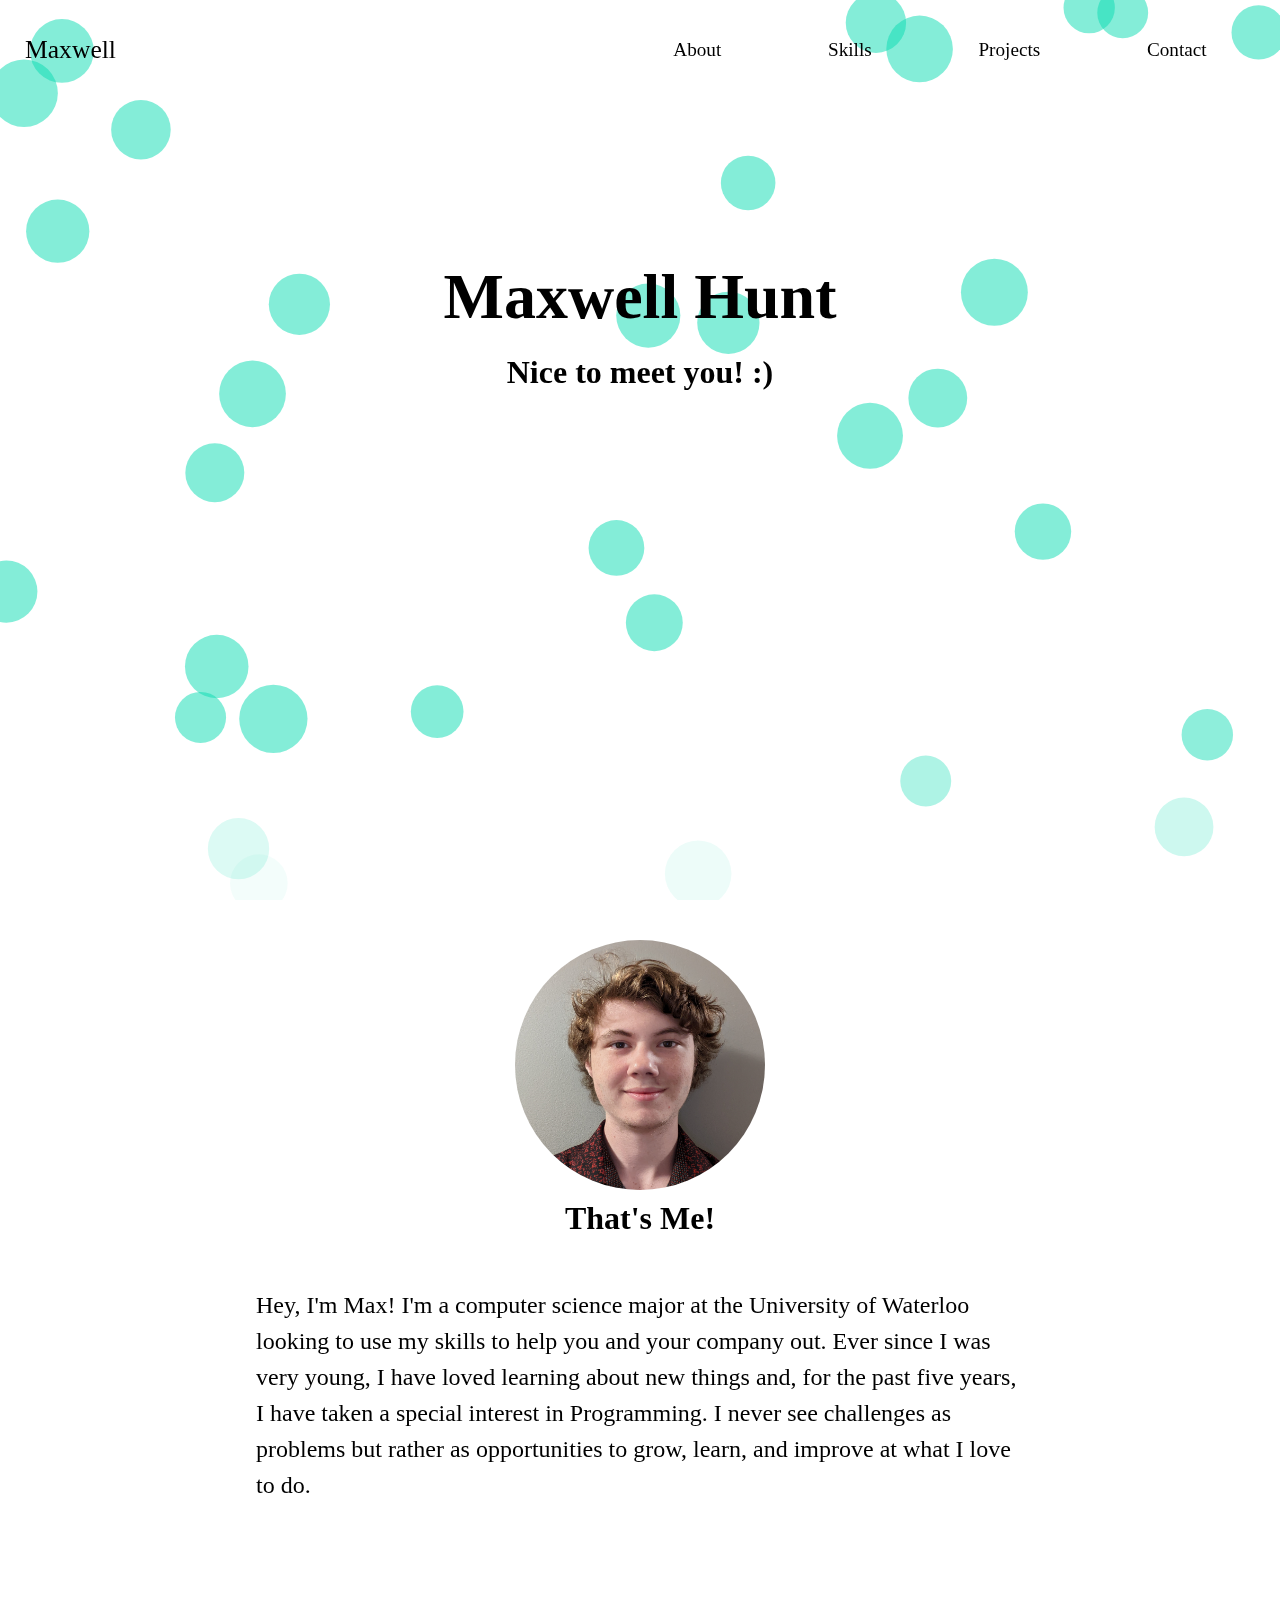
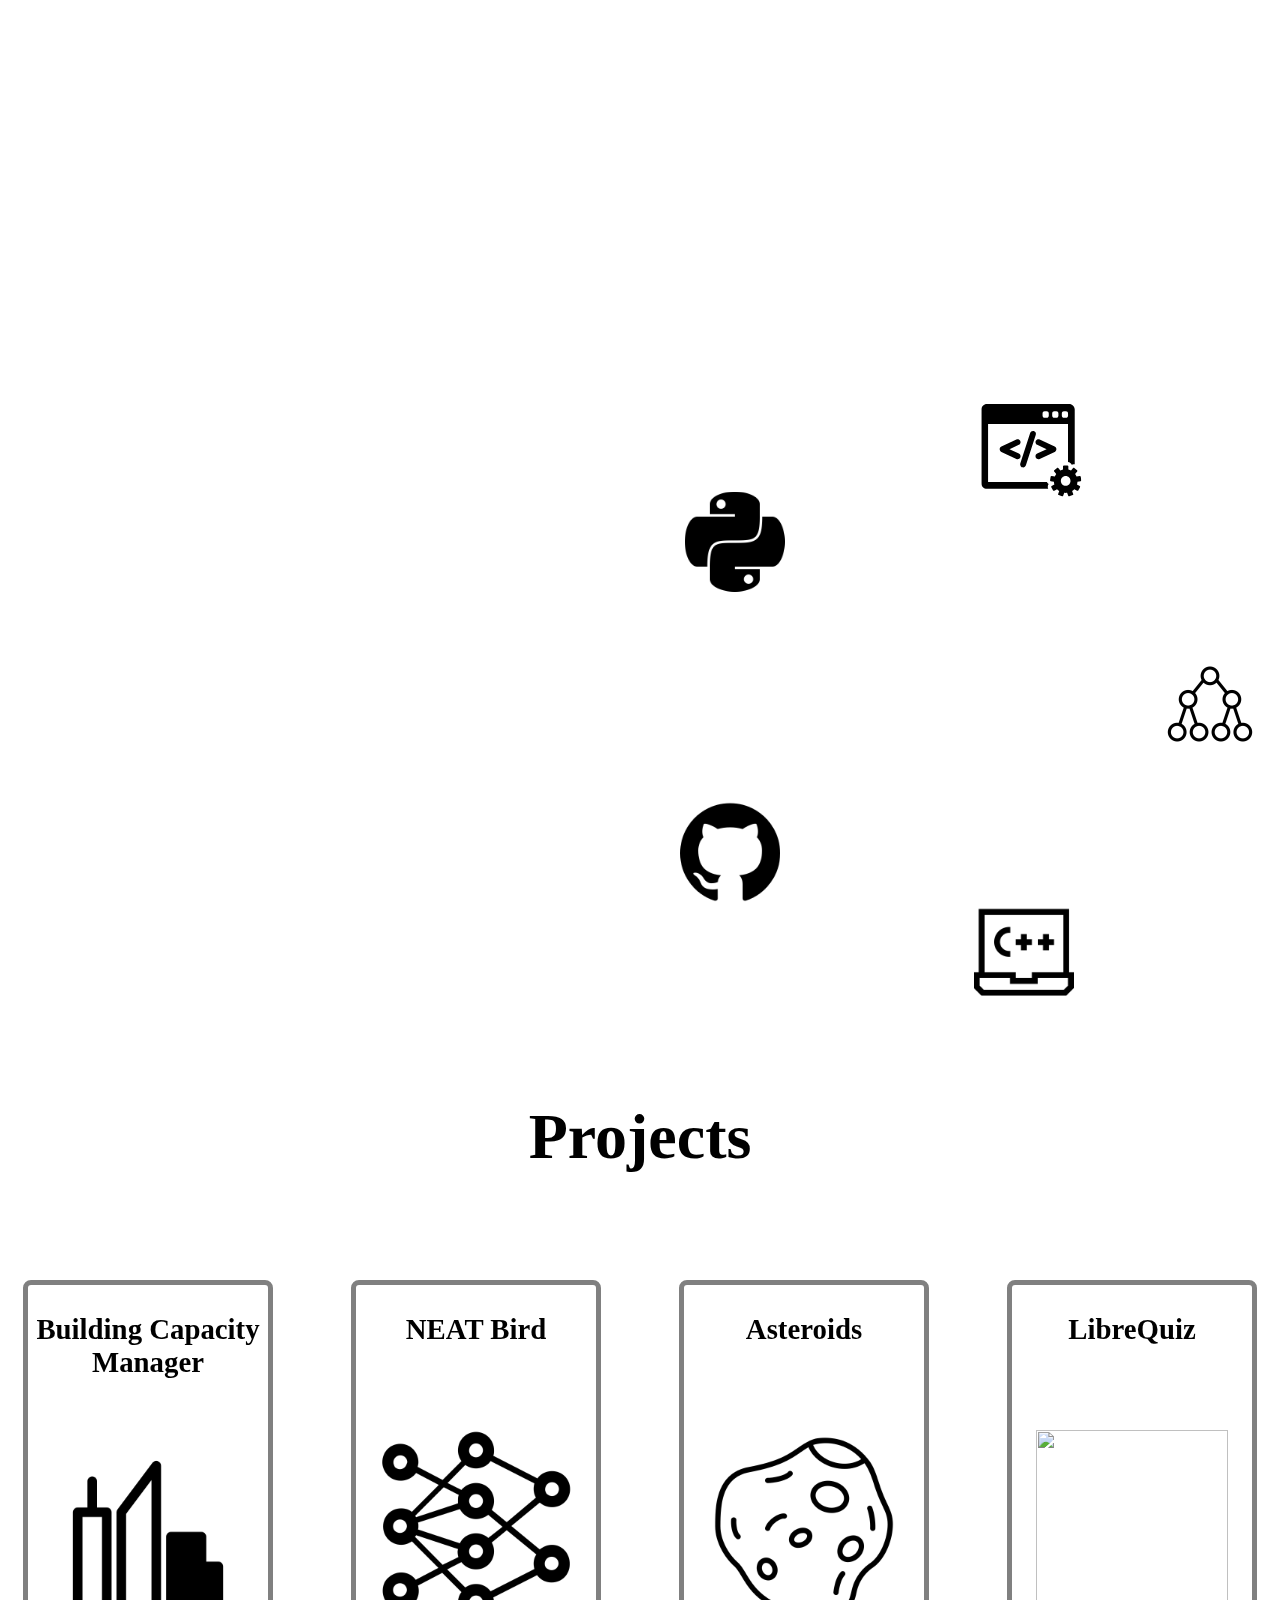
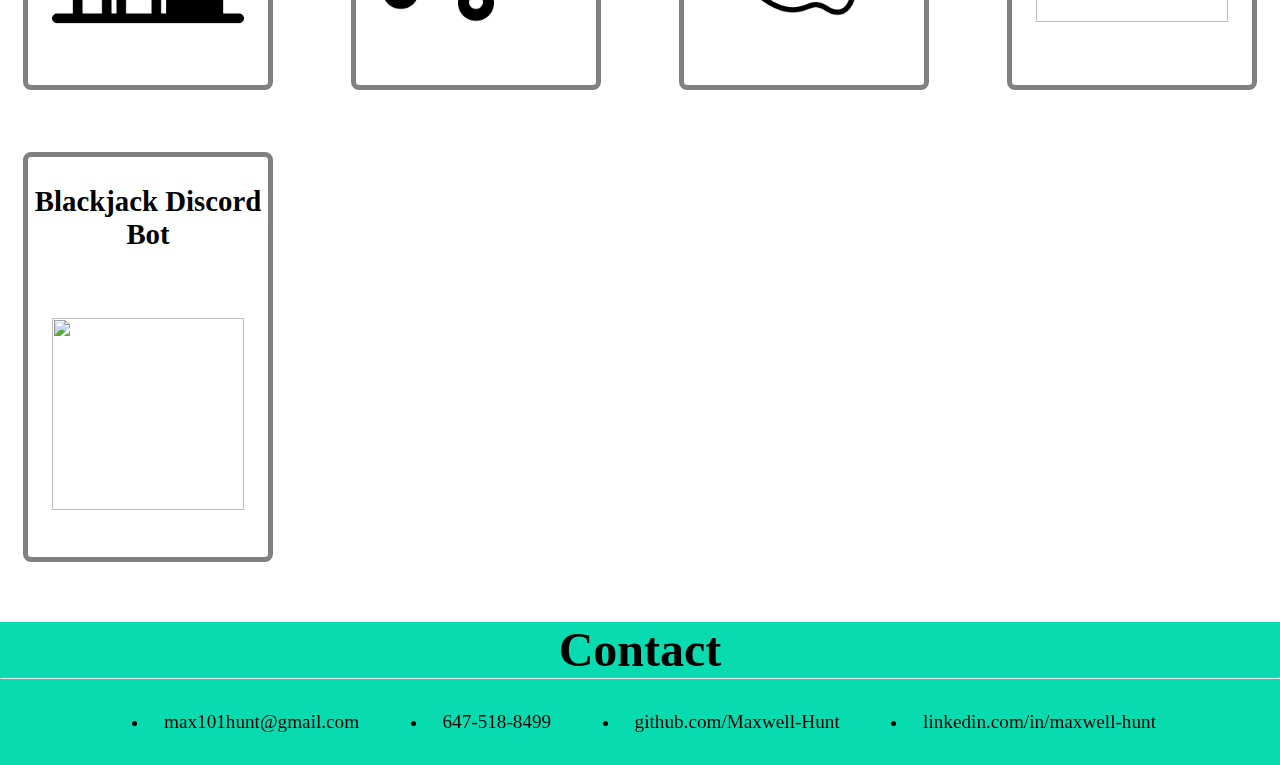
==== commit c10cb907: "Revert "tested something out"" ====
--- a/index.html
+++ b/index.html
@@ -55,7 +55,7 @@
         <p id="about__paragraph">
             Hey, I'm Max! I'm a computer science major at the University of Waterloo looking to use my skills
             to help you and your company out. Ever since I was very young, I have loved learning about new things
-            and, for the past five years, I have taken a special interest in Programming.. I never see challenges as
+            and, for the past five years, I have taken a special interest in Programming. I never see challenges as
             problems but rather as opportunities to grow, learn, and improve at what I love to do. 
         </p>
     </div>
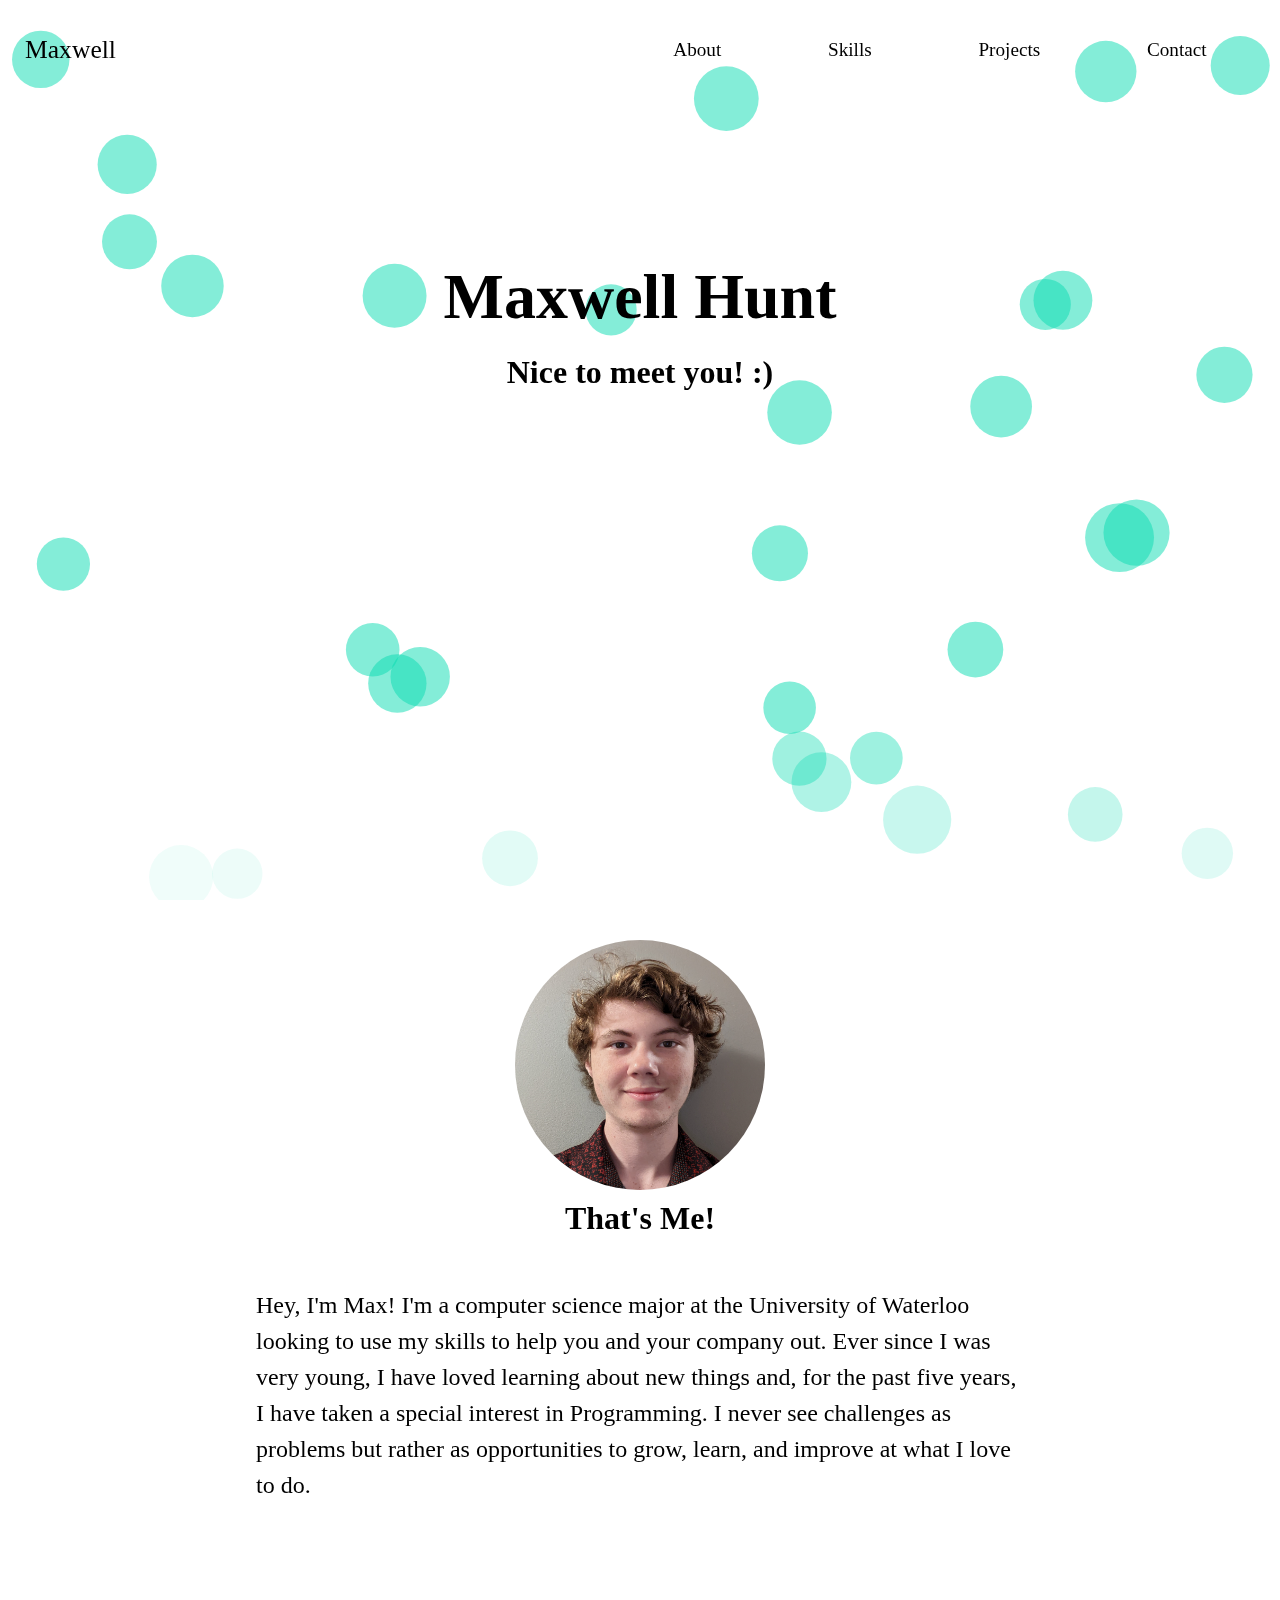
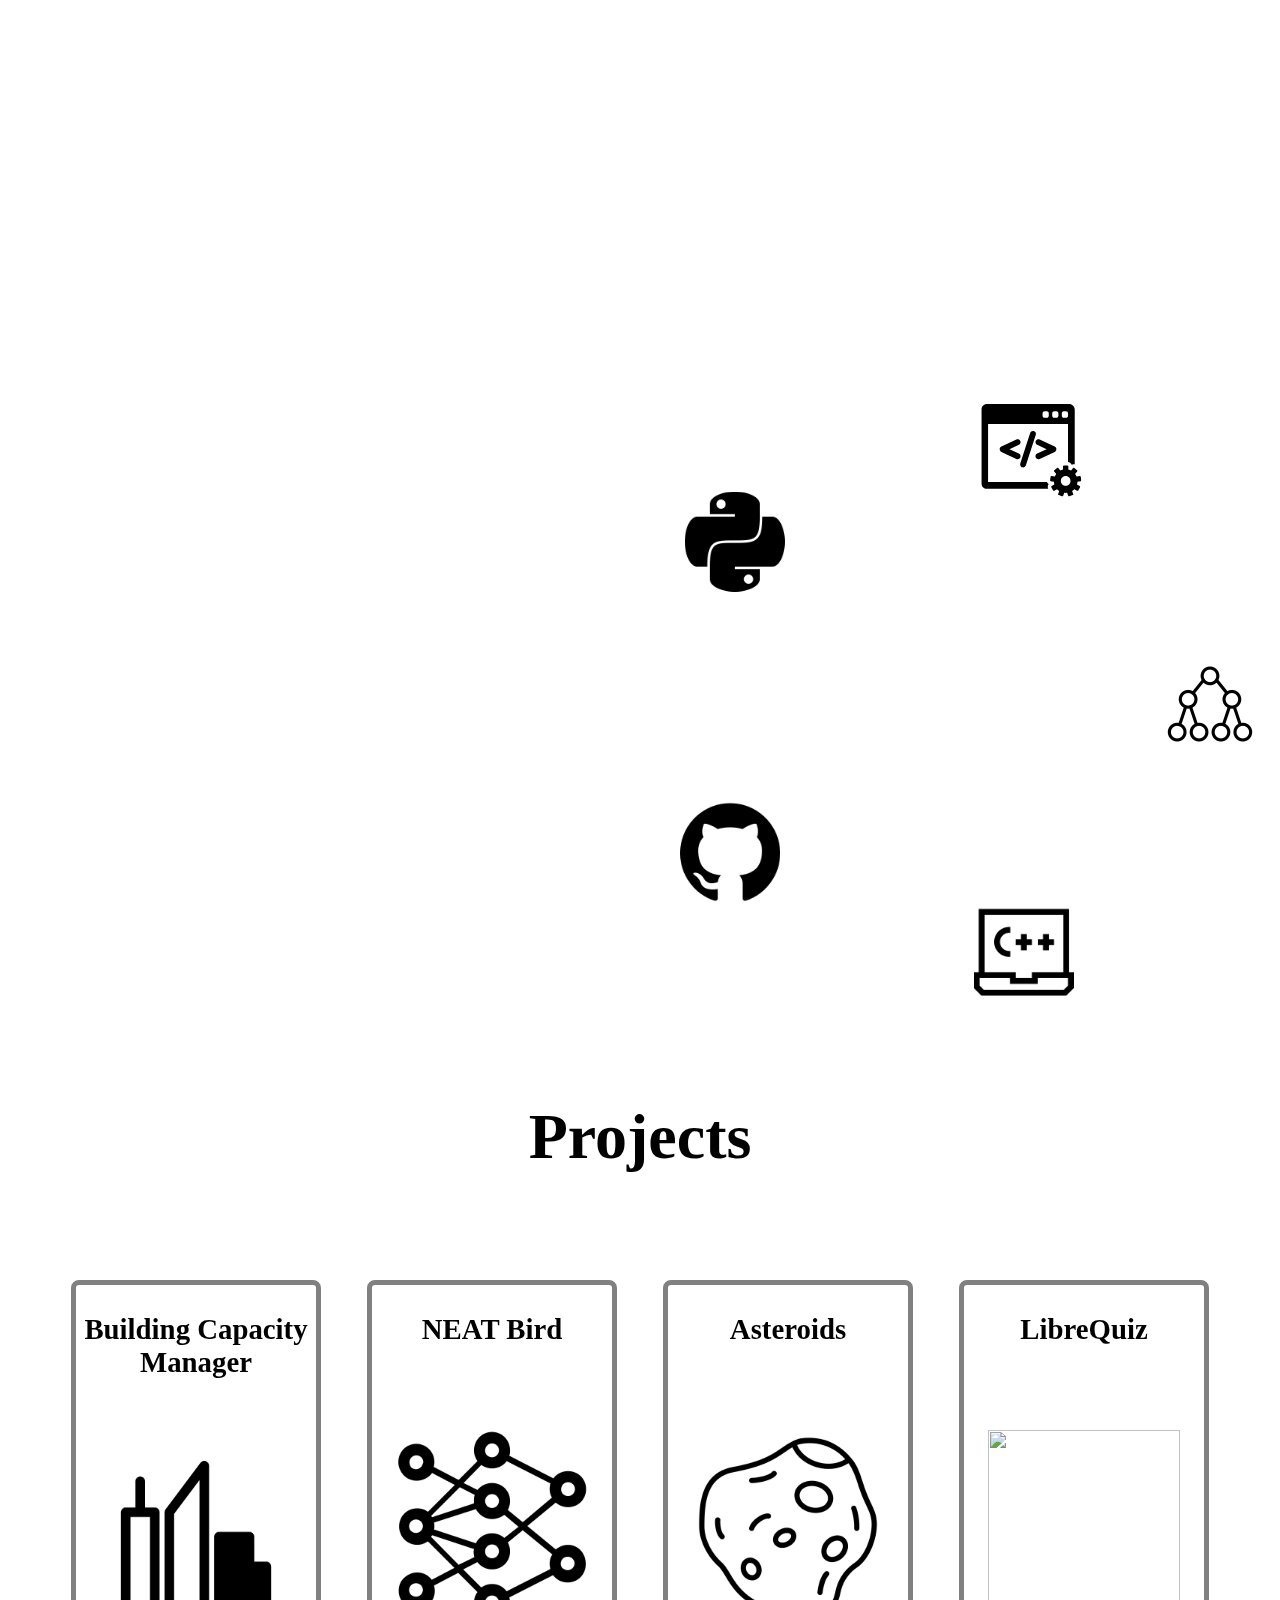
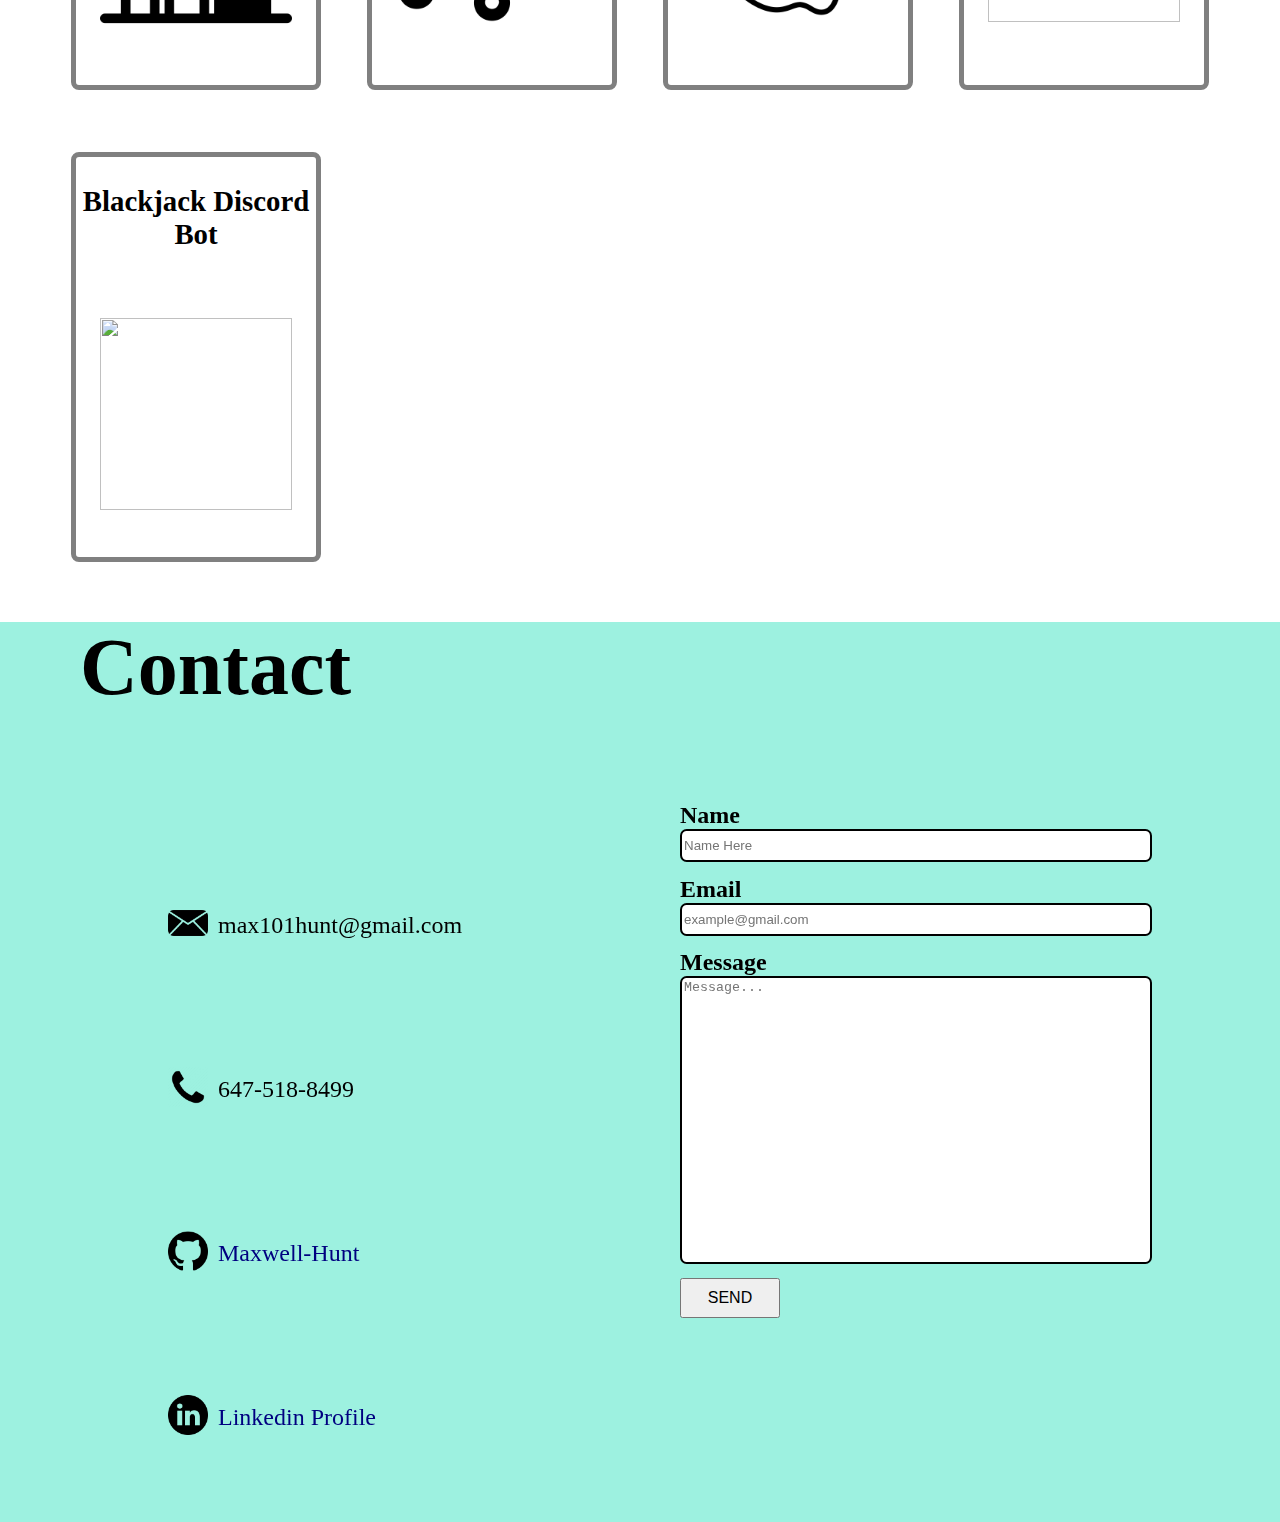
==== commit 748a6fb4: "Add Icons for Contact Methods" ====
--- a/index.html
+++ b/index.html
@@ -64,7 +64,6 @@
         <div id="skills__area">
             <h1 id="skills__title" class="hidden">Skills</h1>
             <ul id="skills__list">
-                
                 <li class="hidden">Languages
                     <ul>
                         <li>HTML, CSS, Javascript</li>
@@ -122,14 +121,24 @@
     </div>
     <div id="contact__section">
         <h1 id="contact__title">Contact</h1>
-        <hr/>
-        <div id="contact__container">
-            <ul id="contact__info">
-                <li><a>max101hunt@gmail.com</a></li>
-                <li><a>647-518-8499</a></li>
-                <li><a href="https://github.com/Maxwell-Hunt">github.com/Maxwell-Hunt</a></li>
-                <li><a href="https://www.linkedin.com/in/maxwell-hunt/">linkedin.com/in/maxwell-hunt</a></li>
-            </ul>
+        <div id="contact__area__container">
+            <div id="contact__area">
+                <ul id="contact__links">
+                    <li class="contact__item"><img src="Project photos/mail-icon.png">max101hunt@gmail.com</li>
+                    <li class="contact__item"><img src="Project photos/phone-icon.png">647-518-8499</li>
+                    <li class="contact__item"><img src="Project photos/github-icon.png"><a href="github.com/Maxwell-Hunt">Maxwell-Hunt</a></li>
+                    <li class="contact__item"><img src="Project photos/linkedin-icon.png"><a href="https://www.linkedin.com/in/maxwell-hunt/">Linkedin Profile</a></li>
+                </ul>
+                <form>
+                    <h2>Name</h2>
+                    <input type="text" placeholder="Name Here" id="name__input" class="contact__input">
+                    <h2>Email</h2>
+                    <input type="email" placeholder="example@gmail.com" id="email__input" class="contact__input">
+                    <h2>Message</h2>
+                    <textarea type="text" placeholder="Message..." id="message__input" class="contact__input"></textarea>
+                    <button type="submit" id="submit__button">SEND</button>
+                </form>
+            </div>
         </div>
     </div>
 </body>
--- a/styles.css
+++ b/styles.css
@@ -353,7 +353,8 @@
 #card__grid
 {
     display: grid;
-    width: 100vw;
+    margin: auto;
+    width: 90vw;
     grid-template-columns: repeat(auto-fit, minmax(var(--card-width), 1fr));
     grid-auto-rows: minmax(var(--card-height), auto);
     grid-gap: 2rem;
@@ -402,38 +403,83 @@
     margin: auto;
 }
 
-#contact__section
-{
-    background-color: rgb(9, 219, 177);
-}
-
-#contact__title
-{
-    text-align: center;
-    font-size: 3rem;
-}
-
-#contact__container
-{
-    padding: 2rem 0;
+#contact__section {
+    width: 100vw;
+    height: 100vh;
+    background:rgba(9, 219, 177, 0.4);
+}
+
+#contact__title {
+    height: 20%;
+    padding-left: 1em;
+    font-size: 5rem;
+}
+
+#contact__area__container {
+    width: 100%;
+    height: 80%;
     display: flex;
     justify-content: center;
 }
 
-#contact__info
-{
-    display: flex;
+#contact__area {
     width: 80%;
-    justify-content: space-between;
-    flex-wrap: wrap;
-}
-
-#contact__info li a
-{
-    margin: 2rem 1rem;
-    font-size: 1.2rem;
-    color: black;
+    display: flex;
+}
+
+#contact__area ul {
+    width: 50%;
+    padding-top: 2em;
+    padding-bottom: 2em;
+    list-style: none;
+    display: flex;
+    flex-direction: column;
+    justify-content: space-around;
+}
+
+.contact__item {
+    font-size: 1.5em;
+}
+
+.contact__item img {
+    width: 40px;
+    height: 40px;
+    margin-right: 10px;
+    transform: translate(0, 10px);
+}
+
+.contact__item a {
+    color: navy;
     text-decoration: none;
+}
+
+.contact__item a:hover {
+    color: blue;
+}
+
+#contact__area form {
+    flex: 1;
+    display: flex;
+    flex-direction: column;
+}
+
+.contact__input {
+    border-radius: 0.5em;
+    border: 0.2em solid black;
+    margin-bottom: 1em;
+    height: 2.5em;
+}
+
+#message__input {
+    height: 40%;
+    resize: none;
+    overflow: auto;
+}
+
+#submit__button {
+    width: 100px;
+    height: 40px;
+    font-size: 1em;
 }
 
 @media(max-width: 800px)
@@ -488,4 +534,8 @@
     {
         width: 90%;
     }
+
+    #contact__area ul {
+        display: none;
+    }
 }